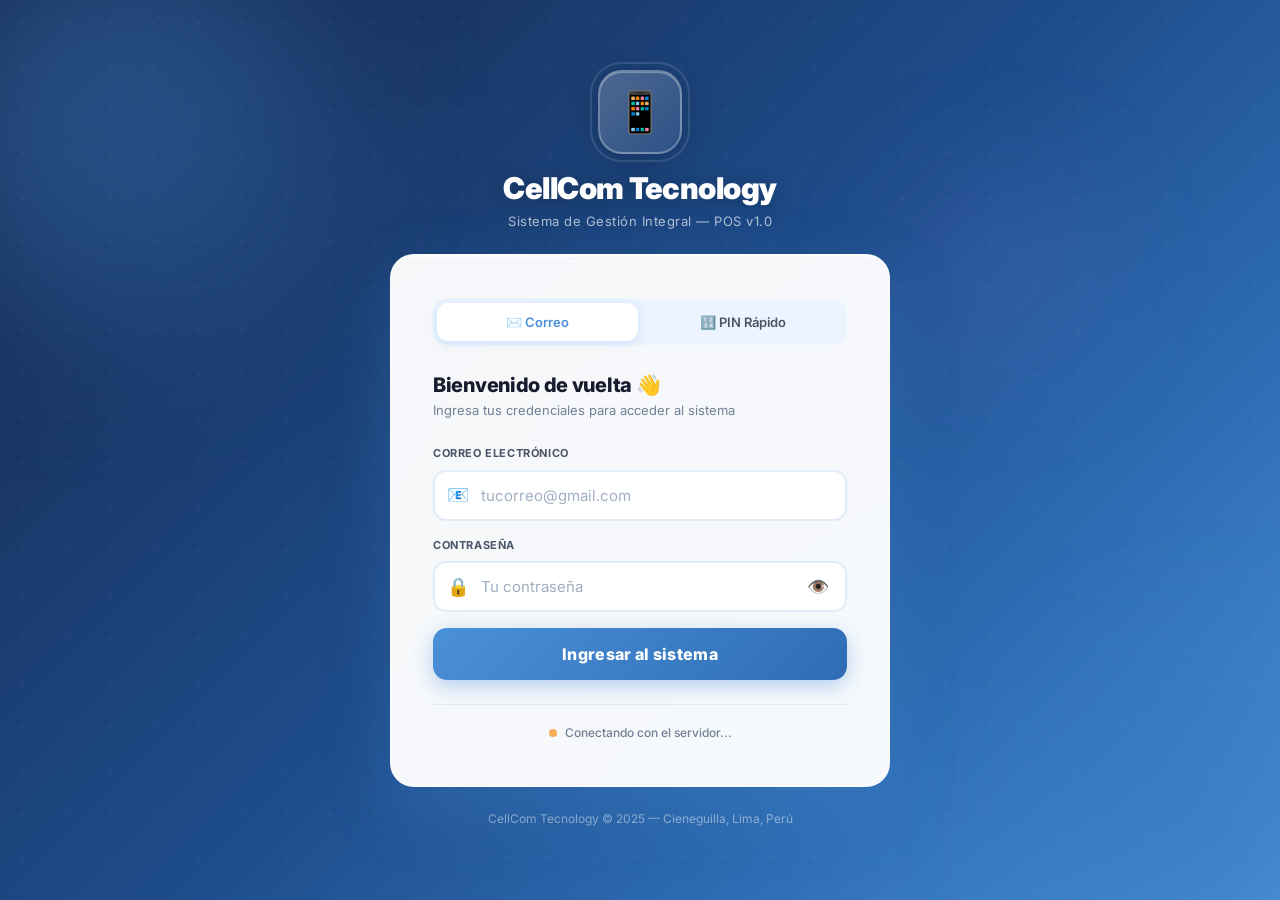
==== login.html @ e6968099 "Create login.html" ====
<!DOCTYPE html>
<html lang="es" data-theme="light">
<head>
  <meta charset="UTF-8">
  <meta name="viewport" content="width=device-width, initial-scale=1.0, maximum-scale=1.0, user-scalable=no">
  <meta name="description" content="CellCom Tecnology — Sistema POS">
  <meta name="theme-color" content="#4A90D9">
  <title>CellCom Tecnology — Iniciar Sesión</title>

  <!-- Fuentes -->
  <link rel="preconnect" href="https://fonts.googleapis.com">
  <link href="https://fonts.googleapis.com/css2?family=Inter:wght@300;400;500;600;700;800;900&display=swap" rel="stylesheet">

  <!-- Estilos globales -->
  <link rel="stylesheet" href="css/styles.css">

  <style>
    /* ══════════════════════════════════════════════
       ESTILOS ESPECÍFICOS DEL LOGIN
    ══════════════════════════════════════════════ */

    html, body {
      height:    100%;
      overflow:  hidden;
    }

    body {
      background: linear-gradient(135deg,
        #0F2044 0%,
        #1A3A6B 25%,
        #1E4D8C 50%,
        #2E6DB4 75%,
        #4A90D9 100%
      );
      display:         flex;
      align-items:     center;
      justify-content: center;
      padding:         20px;
      position:        relative;
      min-height:      100vh;
    }

    /* ── Fondo animado ──────────────────────────── */
    .bg-layer {
      position:        fixed;
      inset:           0;
      pointer-events:  none;
      z-index:         0;
      overflow:        hidden;
    }

    .bg-orb {
      position:        absolute;
      border-radius:   50%;
      filter:          blur(70px);
      animation:       orbFloat 8s ease-in-out infinite;
    }

    .bg-orb-1 {
      width:  500px; height: 500px;
      background: radial-gradient(circle, rgba(74,144,217,0.45), transparent);
      top: -150px; left: -150px;
      animation-delay: 0s;
    }

    .bg-orb-2 {
      width:  350px; height: 350px;
      background: radial-gradient(circle, rgba(46,109,180,0.4), transparent);
      bottom: -100px; right: -100px;
      animation-delay: 3s;
    }

    .bg-orb-3 {
      width:  250px; height: 250px;
      background: radial-gradient(circle, rgba(123,179,232,0.3), transparent);
      top: 50%; left: 50%;
      transform: translate(-50%,-50%);
      animation-delay: 1.5s;
    }

    .bg-orb-4 {
      width:  180px; height: 180px;
      background: radial-gradient(circle, rgba(159,122,234,0.25), transparent);
      top: 20%; right: 15%;
      animation-delay: 4s;
    }

    .bg-grid {
      position:         fixed;
      inset:            0;
      background-image: radial-gradient(circle, rgba(255,255,255,0.07) 1px, transparent 1px);
      background-size:  44px 44px;
      pointer-events:   none;
      z-index:          0;
    }

    /* ── Wrapper principal ────────────────────── */
    .login-wrapper {
      position:        relative;
      z-index:         10;
      width:           100%;
      max-width:       460px;
      display:         flex;
      flex-direction:  column;
      gap:             22px;
    }

    /* ── Header de marca ──────────────────────── */
    .brand-header {
      text-align:      center;
      animation:       fadeDown 0.7s cubic-bezier(0.4,0,0.2,1) both;
    }

    .brand-logo-wrap {
      position:        relative;
      display:         inline-block;
      margin-bottom:   16px;
    }

    .brand-logo {
      width:           84px;
      height:          84px;
      background:      linear-gradient(135deg, rgba(255,255,255,0.22), rgba(255,255,255,0.08));
      border:          2px solid rgba(255,255,255,0.28);
      border-radius:   24px;
      display:         flex;
      align-items:     center;
      justify-content: center;
      margin:          0 auto;
      font-size:       40px;
      backdrop-filter: blur(12px);
      box-shadow:      0 8px 32px rgba(0,0,0,0.2),
                       inset 0 1px 0 rgba(255,255,255,0.3);
      animation:       logoFloat 3s ease-in-out infinite;
    }

    .brand-logo-ring {
      position:        absolute;
      inset:           -8px;
      border-radius:   32px;
      border:          2px solid rgba(255,255,255,0.12);
      animation:       pulse 3s ease-in-out infinite;
    }

    .brand-name {
      font-size:       30px;
      font-weight:     900;
      color:           #fff;
      letter-spacing:  -0.5px;
      text-shadow:     0 2px 20px rgba(0,0,0,0.3);
      margin-bottom:   4px;
    }

    .brand-sub {
      font-size:       13px;
      color:           rgba(255,255,255,0.65);
      font-weight:     400;
      letter-spacing:  0.5px;
    }

    /* ── Card de login ────────────────────────── */
    .login-card {
      background:      rgba(255,255,255,0.96);
      backdrop-filter: blur(24px);
      -webkit-backdrop-filter: blur(24px);
      border-radius:   24px;
      padding:         38px 36px;
      box-shadow:      0 24px 64px rgba(74,144,217,0.25),
                       0 2px 0 rgba(255,255,255,0.8) inset;
      border:          1px solid rgba(255,255,255,0.85);
      animation:       fadeUp 0.7s cubic-bezier(0.4,0,0.2,1) 0.1s both;
    }

    [data-theme="dark"] .login-card {
      background:      rgba(26,43,69,0.95);
      border-color:    rgba(255,255,255,0.08);
    }

    /* ── Tabs ─────────────────────────────────── */
    .login-tabs {
      display:         flex;
      background:      var(--azul-soft);
      border-radius:   14px;
      padding:         4px;
      margin-bottom:   28px;
      gap:             4px;
    }

    [data-theme="dark"] .login-tabs {
      background:      rgba(74,144,217,0.12);
    }

    .login-tab {
      flex:            1;
      padding:         11px 14px;
      border:          none;
      border-radius:   11px;
      font-family:     var(--font);
      font-size:       13px;
      font-weight:     600;
      cursor:          pointer;
      transition:      var(--trans);
      color:           var(--texto-mid);
      background:      transparent;
      display:         flex;
      align-items:     center;
      justify-content: center;
      gap:             6px;
    }

    .login-tab:hover:not(.active) {
      color:           var(--azul);
      background:      rgba(255,255,255,0.6);
    }

    .login-tab.active {
      background:      #fff;
      color:           var(--azul);
      box-shadow:      0 2px 10px rgba(74,144,217,0.2);
    }

    [data-theme="dark"] .login-tab.active {
      background:      rgba(74,144,217,0.2);
      color:           var(--azul-light);
    }

    /* ── Panels ───────────────────────────────── */
    .login-panel {
      display:         none;
      animation:       fadeIn 0.3s ease both;
    }

    .login-panel.active { display: block; }

    .panel-title {
      font-size:       20px;
      font-weight:     800;
      color:           var(--texto-dark);
      margin-bottom:   4px;
      letter-spacing:  -0.3px;
    }

    .panel-sub {
      font-size:       13px;
      color:           var(--texto-light);
      margin-bottom:   24px;
      line-height:     1.5;
    }

    /* ── Input group ──────────────────────────── */
    .input-group {
      margin-bottom:   16px;
    }

    .input-label {
      display:         block;
      font-size:       11px;
      font-weight:     700;
      color:           var(--texto-mid);
      margin-bottom:   7px;
      text-transform:  uppercase;
      letter-spacing:  0.6px;
    }

    .input-wrap {
      position:        relative;
    }

    .input-emoji {
      position:        absolute;
      left:            14px;
      top:             50%;
      transform:       translateY(-50%);
      font-size:       18px;
      pointer-events:  none;
      z-index:         1;
      line-height:     1;
    }

    .login-input {
      width:           100%;
      padding:         14px 46px;
      border:          2px solid var(--borde);
      border-radius:   13px;
      font-family:     var(--font);
      font-size:       15px;
      color:           var(--texto-dark);
      background:      var(--fondo-card);
      outline:         none;
      transition:      var(--trans-fast);
      -webkit-appearance: none;
    }

    .login-input:focus {
      border-color:    var(--azul);
      box-shadow:      0 0 0 4px rgba(74,144,217,0.1);
    }

    .login-input::placeholder { color: var(--texto-placeholder); }

    .login-input.error {
      border-color:    var(--rojo);
      box-shadow:      0 0 0 4px rgba(252,129,129,0.1);
    }

    .login-input.success {
      border-color:    var(--verde);
      box-shadow:      0 0 0 4px rgba(72,187,120,0.1);
    }

    .toggle-pass-btn {
      position:        absolute;
      right:           14px;
      top:             50%;
      transform:       translateY(-50%);
      background:      none;
      border:          none;
      cursor:          pointer;
      font-size:       18px;
      padding:         4px;
      color:           var(--texto-light);
      transition:      var(--trans-fast);
      z-index:         1;
      line-height:     1;
    }

    .toggle-pass-btn:hover { color: var(--azul); }

    /* ── Botón de login ───────────────────────── */
    .btn-login {
      width:           100%;
      padding:         16px;
      background:      linear-gradient(135deg, var(--azul), var(--azul-dark));
      color:           #fff;
      border:          none;
      border-radius:   14px;
      font-family:     var(--font);
      font-size:       16px;
      font-weight:     800;
      cursor:          pointer;
      display:         flex;
      align-items:     center;
      justify-content: center;
      gap:             10px;
      margin-top:      8px;
      box-shadow:      0 6px 20px rgba(74,144,217,0.4);
      letter-spacing:  0.3px;
      position:        relative;
      overflow:        hidden;
      transition:      var(--trans);
    }

    .btn-login::before {
      content:         '';
      position:        absolute;
      top:             0;
      left:            -100%;
      width:           100%;
      height:          100%;
      background:      linear-gradient(90deg, transparent, rgba(255,255,255,0.2), transparent);
      transition:      left 0.5s;
    }

    .btn-login:hover::before { left: 100%; }

    .btn-login:hover {
      transform:       translateY(-2px);
      box-shadow:      0 10px 30px rgba(74,144,217,0.5);
    }

    .btn-login:active { transform: scale(0.98); }

    .btn-login:disabled {
      opacity:         0.6;
      cursor:          not-allowed;
      transform:       none;
      box-shadow:      none;
    }

    /* ── Alerta ───────────────────────────────── */
    .login-alert {
      padding:         12px 16px;
      border-radius:   12px;
      font-size:       13px;
      font-weight:     500;
      display:         flex;
      align-items:     center;
      gap:             10px;
      margin-bottom:   16px;
      animation:       fadeIn 0.3s ease;
    }

    .alert-error   { background: var(--rojo-soft);    border: 1px solid var(--rojo-border);    color: var(--rojo-dark); }
    .alert-success { background: var(--verde-soft);   border: 1px solid var(--verde-border);   color: var(--verde-dark); }
    .alert-info    { background: var(--azul-soft);    border: 1px solid rgba(74,144,217,0.25); color: var(--azul-dark); }
    .alert-warning { background: var(--naranja-soft); border: 1px solid var(--naranja-border); color: var(--naranja-dark); }

    /* ── Teclado PIN ──────────────────────────── */
    .pin-display {
      display:         flex;
      gap:             14px;
      justify-content: center;
      margin-bottom:   28px;
    }

    .pin-dot {
      width:           60px;
      height:          60px;
      border-radius:   16px;
      border:          2px solid var(--borde);
      display:         flex;
      align-items:     center;
      justify-content: center;
      font-size:       26px;
      font-weight:     800;
      color:           var(--azul);
      background:      var(--azul-soft);
      transition:      var(--trans);
      position:        relative;
      overflow:        hidden;
    }

    .pin-dot.filled {
      border-color:    var(--azul);
      background:      linear-gradient(135deg, var(--azul), var(--azul-dark));
      color:           #fff;
      box-shadow:      0 6px 16px rgba(74,144,217,0.35);
      transform:       scale(1.06);
    }

    .pin-dot.filled::after {
      content:         '●';
      font-size:       22px;
    }

    .pin-dot.error {
      border-color:    var(--rojo);
      background:      var(--rojo-soft);
      animation:       shake 0.4s ease;
    }

    .pin-dot.success {
      border-color:    var(--verde);
      background:      linear-gradient(135deg, var(--verde), var(--verde-dark));
    }

    .pin-keypad {
      display:         grid;
      grid-template-columns: repeat(3, 1fr);
      gap:             12px;
      max-width:       300px;
      margin:          0 auto;
    }

    .pin-key {
      height:          68px;
      border:          2px solid var(--borde);
      border-radius:   16px;
      font-family:     var(--font);
      font-size:       24px;
      font-weight:     700;
      color:           var(--texto-dark);
      background:      var(--fondo-card);
      cursor:          pointer;
      display:         flex;
      align-items:     center;
      justify-content: center;
      transition:      var(--trans-spring);
      -webkit-tap-highlight-color: transparent;
      user-select:     none;
      position:        relative;
      overflow:        hidden;
    }

    .pin-key::after {
      content:         '';
      position:        absolute;
      inset:           0;
      background:      var(--azul);
      opacity:         0;
      transition:      opacity 0.15s;
      border-radius:   14px;
    }

    .pin-key:active::after { opacity: 0.08; }

    .pin-key:hover {
      border-color:    var(--borde-hover);
      background:      var(--azul-soft);
      color:           var(--azul);
      transform:       scale(0.97);
      box-shadow:      var(--sombra-sm);
    }

    .pin-key:active { transform: scale(0.93); }

    .pin-key.key-del {
      font-size:       22px;
      color:           var(--texto-light);
    }

    .pin-key.key-del:hover {
      border-color:    var(--rojo);
      background:      var(--rojo-soft);
      color:           var(--rojo-dark);
    }

    .pin-key.key-empty {
      opacity:         0;
      pointer-events:  none;
    }

    /* ── Status de conexión ───────────────────── */
    .card-footer-status {
      margin-top:      24px;
      padding-top:     18px;
      border-top:      1px solid var(--borde);
      display:         flex;
      align-items:     center;
      justify-content: center;
      gap:             8px;
    }

    .status-dot {
      width:           8px;
      height:          8px;
      border-radius:   50%;
      background:      var(--naranja);
      animation:       pulseDot 2s ease-in-out infinite;
      flex-shrink:     0;
    }

    .status-text {
      font-size:       12px;
      color:           var(--texto-light);
      font-weight:     500;
    }

    /* ── Footer externo ───────────────────────── */
    .login-footer {
      text-align:      center;
      animation:       fadeUp 0.7s cubic-bezier(0.4,0,0.2,1) 0.2s both;
    }

    .login-footer p {
      font-size:       12px;
      color:           rgba(255,255,255,0.45);
    }

    /* ── Pantalla de bienvenida ───────────────── */
    .welcome-screen {
      display:         none;
      text-align:      center;
      padding:         20px;
      animation:       zoomIn 0.5s cubic-bezier(0.34,1.56,0.64,1) both;
      position:        relative;
      z-index:         10;
    }

    .welcome-icon-wrap {
      width:           100px;
      height:          100px;
      background:      linear-gradient(135deg, rgba(255,255,255,0.2), rgba(255,255,255,0.08));
      border:          2px solid rgba(255,255,255,0.25);
      border-radius:   28px;
      display:         flex;
      align-items:     center;
      justify-content: center;
      margin:          0 auto 20px;
      font-size:       48px;
      backdrop-filter: blur(12px);
      animation:       bounce 1s ease-in-out infinite;
    }

    .welcome-title {
      font-size:       26px;
      font-weight:     900;
      color:           #fff;
      margin-bottom:   8px;
      letter-spacing:  -0.5px;
    }

    .welcome-sub {
      font-size:       15px;
      color:           rgba(255,255,255,0.75);
      margin-bottom:   24px;
      line-height:     1.5;
    }

    .welcome-badge {
      display:         inline-flex;
      align-items:     center;
      gap:             8px;
      background:      rgba(255,255,255,0.18);
      border:          1px solid rgba(255,255,255,0.28);
      border-radius:   50px;
      padding:         10px 22px;
      font-size:       14px;
      color:           #fff;
      font-weight:     700;
      backdrop-filter: blur(10px);
    }

    /* ── Loader de bienvenida ─────────────────── */
    .welcome-loader {
      width:           200px;
      height:          4px;
      background:      rgba(255,255,255,0.2);
      border-radius:   4px;
      overflow:        hidden;
      margin:          20px auto 0;
    }

    .welcome-loader-fill {
      height:          100%;
      background:      linear-gradient(90deg, rgba(255,255,255,0.6), #fff, rgba(255,255,255,0.6));
      border-radius:   4px;
      animation:       loaderFill 2s ease forwards;
    }

    /* ── Responsive ───────────────────────────── */
    @media (max-width: 480px) {
      body             { padding: 16px; }
      .login-card      { padding: 28px 22px; }
      .brand-name      { font-size: 26px; }
      .brand-logo      { width: 72px; height: 72px; font-size: 34px; }
      .pin-key         { height: 60px; font-size: 22px; }
      .pin-dot         { width: 52px; height: 52px; }
      .pin-keypad      { gap: 10px; }
    }

    @media (min-width: 768px) {
      .login-wrapper   { max-width: 500px; }
      .login-card      { padding: 44px 42px; }
    }
  </style>
</head>

<body>

  <!-- Fondo animado -->
  <div class="bg-layer">
    <div class="bg-orb bg-orb-1"></div>
    <div class="bg-orb bg-orb-2"></div>
    <div class="bg-orb bg-orb-3"></div>
    <div class="bg-orb bg-orb-4"></div>
  </div>
  <div class="bg-grid"></div>

  <!-- ════════════════════════════════════════════
       WRAPPER PRINCIPAL — LOGIN
  ════════════════════════════════════════════ -->
  <div class="login-wrapper" id="loginWrapper">

    <!-- Marca -->
    <div class="brand-header">
      <div class="brand-logo-wrap">
        <div class="brand-logo">📱</div>
        <div class="brand-logo-ring"></div>
      </div>
      <h1 class="brand-name">CellCom Tecnology</h1>
      <p class="brand-sub">Sistema de Gestión Integral — POS v1.0</p>
    </div>

    <!-- Card de login -->
    <div class="login-card" id="loginCard">

      <!-- Alerta -->
      <div class="login-alert" id="alertBox" style="display:none;"></div>

      <!-- Tabs -->
      <div class="login-tabs">
        <button class="login-tab active" id="tabEmail" onclick="cambiarTab('email')">
          ✉️ Correo
        </button>
        <button class="login-tab" id="tabPIN" onclick="cambiarTab('pin')">
          🔢 PIN Rápido
        </button>
      </div>

      <!-- ════════════════════════
           PANEL EMAIL
      ════════════════════════ -->
      <div class="login-panel active" id="panelEmail">
        <h2 class="panel-title">Bienvenido de vuelta 👋</h2>
        <p class="panel-sub">Ingresa tus credenciales para acceder al sistema</p>

        <div class="input-group">
          <label class="input-label" for="inputEmail">Correo electrónico</label>
          <div class="input-wrap">
            <span class="input-emoji">📧</span>
            <input
              type="email"
              class="login-input"
              id="inputEmail"
              placeholder="tucorreo@gmail.com"
              autocomplete="email"
              inputmode="email"
              spellcheck="false"
            >
          </div>
        </div>

        <div class="input-group">
          <label class="input-label" for="inputPass">Contraseña</label>
          <div class="input-wrap">
            <span class="input-emoji">🔒</span>
            <input
              type="password"
              class="login-input"
              id="inputPass"
              placeholder="Tu contraseña"
              autocomplete="current-password"
            >
            <button class="toggle-pass-btn" onclick="togglePass()" id="btnTogglePass" type="button">
              👁️
            </button>
          </div>
        </div>

        <button class="btn-login" id="btnLogin" onclick="hacerLogin()">
          <span id="btnLoginText">Ingresar al sistema</span>
        </button>
      </div>

      <!-- ════════════════════════
           PANEL PIN
      ════════════════════════ -->
      <div class="login-panel" id="panelPIN">
        <h2 class="panel-title">Acceso Rápido 🔢</h2>
        <p class="panel-sub">Ingresa tu PIN de 4 dígitos para acceder rápidamente</p>

        <!-- Display de puntos -->
        <div class="pin-display">
          <div class="pin-dot" id="pinDot0"></div>
          <div class="pin-dot" id="pinDot1"></div>
          <div class="pin-dot" id="pinDot2"></div>
          <div class="pin-dot" id="pinDot3"></div>
        </div>

        <!-- Teclado numérico -->
        <div class="pin-keypad">
          <button class="pin-key" onclick="presionarPIN('1')">1</button>
          <button class="pin-key" onclick="presionarPIN('2')">2</button>
          <button class="pin-key" onclick="presionarPIN('3')">3</button>
          <button class="pin-key" onclick="presionarPIN('4')">4</button>
          <button class="pin-key" onclick="presionarPIN('5')">5</button>
          <button class="pin-key" onclick="presionarPIN('6')">6</button>
          <button class="pin-key" onclick="presionarPIN('7')">7</button>
          <button class="pin-key" onclick="presionarPIN('8')">8</button>
          <button class="pin-key" onclick="presionarPIN('9')">9</button>
          <button class="pin-key key-empty"></button>
          <button class="pin-key" onclick="presionarPIN('0')">0</button>
          <button class="pin-key key-del" onclick="borrarPIN()">⌫</button>
        </div>
      </div>

      <!-- Status de conexión -->
      <div class="card-footer-status">
        <div class="status-dot" id="statusDot"></div>
        <span class="status-text" id="statusText">Conectando con el servidor...</span>
      </div>

    </div><!-- fin login-card -->

    <!-- Footer -->
    <div class="login-footer">
      <p>CellCom Tecnology © 2025 — Cieneguilla, Lima, Perú</p>
    </div>

  </div><!-- fin login-wrapper -->

  <!-- ════════════════════════════════════════════
       PANTALLA DE BIENVENIDA (post-login)
  ════════════════════════════════════════════ -->
  <div class="welcome-screen" id="welcomeScreen">
    <div class="welcome-icon-wrap" id="welcomeIcon">✅</div>
    <h2 class="welcome-title" id="welcomeTitle">¡Bienvenido!</h2>
    <p class="welcome-sub" id="welcomeSub">Cargando tu espacio de trabajo...</p>
    <div class="welcome-badge" id="welcomeBadge">
      <span>⚙️</span>
      <span id="welcomeRol">Cargando...</span>
    </div>
    <div class="welcome-loader">
      <div class="welcome-loader-fill"></div>
    </div>
  </div>

  <!-- Scripts -->
  <script src="js/config.js"></script>
  <script src="js/api.js"></script>
  <script src="js/auth.js"></script>
  <script src="js/login.js"></script>

</body>
</html>
---- css/styles.css ----
/* ╔══════════════════════════════════════════════════════════════╗
   ║           CellCom Tecnology — Sistema POS v1.0              ║
   ║                    css/styles.css                            ║
   ║    Diseño Global Premium — Glassmorphism + Animaciones       ║
   ║    Azul CellCom #4A90D9 | Inter Font | Dark/Light Mode      ║
   ╚══════════════════════════════════════════════════════════════╝ */

/* ════════════════════════════════════════════════════════════════
   IMPORTACIÓN DE FUENTES
   ════════════════════════════════════════════════════════════════ */
@import url('https://fonts.googleapis.com/css2?family=Inter:wght@300;400;500;600;700;800;900&display=swap');

/* ════════════════════════════════════════════════════════════════
   VARIABLES CSS — TEMA CLARO
   ════════════════════════════════════════════════════════════════ */
:root {
  /* ── Colores principales ──────────────────────────────────── */
  --azul:              #4A90D9;
  --azul-dark:         #2E6DB4;
  --azul-darker:       #1A4F8A;
  --azul-light:        #7BB3E8;
  --azul-soft:         #EBF4FF;
  --azul-glass:        rgba(74, 144, 217, 0.12);
  --azul-glass-hover:  rgba(74, 144, 217, 0.20);
  --azul-shadow:       rgba(74, 144, 217, 0.25);

  /* ── Fondos ───────────────────────────────────────────────── */
  --fondo:             #F0F6FF;
  --fondo-card:        #FFFFFF;
  --fondo-sidebar:     #0F2044;
  --fondo-header:      linear-gradient(135deg, #1A4F8A, #2E6DB4);

  /* ── Textos ───────────────────────────────────────────────── */
  --texto-dark:        #1A1A2E;
  --texto-mid:         #4A5568;
  --texto-light:       #718096;
  --texto-placeholder: #A0AEC0;

  /* ── Bordes ───────────────────────────────────────────────── */
  --borde:             #E2ECF8;
  --borde-focus:       #4A90D9;
  --borde-hover:       #7BB3E8;

  /* ── Estados ──────────────────────────────────────────────── */
  --verde:             #48BB78;
  --verde-dark:        #276749;
  --verde-soft:        #F0FFF4;
  --verde-border:      rgba(72, 187, 120, 0.3);

  --rojo:              #FC8181;
  --rojo-dark:         #C53030;
  --rojo-soft:         #FFF5F5;
  --rojo-border:       rgba(252, 129, 129, 0.3);

  --naranja:           #F6AD55;
  --naranja-dark:      #C05621;
  --naranja-soft:      #FFFAF0;
  --naranja-border:    rgba(246, 173, 85, 0.3);

  --morado:            #9F7AEA;
  --morado-dark:       #6B46C1;
  --morado-soft:       #FAF5FF;

  --cyan:              #38B2AC;
  --cyan-soft:         #E6FFFA;

  /* ── Sombras ──────────────────────────────────────────────── */
  --sombra-xs:         0 1px 3px rgba(74, 144, 217, 0.08);
  --sombra-sm:         0 4px 12px rgba(74, 144, 217, 0.10);
  --sombra-md:         0 8px 24px rgba(74, 144, 217, 0.13);
  --sombra-lg:         0 16px 48px rgba(74, 144, 217, 0.16);
  --sombra-xl:         0 24px 64px rgba(74, 144, 217, 0.20);
  --sombra-azul:       0 8px 32px rgba(74, 144, 217, 0.30);
  --sombra-verde:      0 8px 24px rgba(72, 187, 120, 0.30);
  --sombra-rojo:       0 8px 24px rgba(252, 129, 129, 0.30);
  --sombra-naranja:    0 8px 24px rgba(246, 173, 85, 0.30);

  /* ── Radios ───────────────────────────────────────────────── */
  --radio-xs:          6px;
  --radio-sm:          8px;
  --radio-md:          12px;
  --radio-lg:          16px;
  --radio-xl:          20px;
  --radio-2xl:         24px;
  --radio-full:        9999px;

  /* ── Tipografía ───────────────────────────────────────────── */
  --font:              'Inter', -apple-system, BlinkMacSystemFont, sans-serif;
  --font-mono:         'JetBrains Mono', 'Fira Code', monospace;

  /* ── Tamaños de fuente ────────────────────────────────────── */
  --text-xs:           0.75rem;
  --text-sm:           0.8125rem;
  --text-base:         0.875rem;
  --text-md:           1rem;
  --text-lg:           1.125rem;
  --text-xl:           1.25rem;
  --text-2xl:          1.5rem;
  --text-3xl:          1.875rem;
  --text-4xl:          2.25rem;

  /* ── Transiciones ─────────────────────────────────────────── */
  --trans-fast:        all 0.15s cubic-bezier(0.4, 0, 0.2, 1);
  --trans:             all 0.25s cubic-bezier(0.4, 0, 0.2, 1);
  --trans-slow:        all 0.4s cubic-bezier(0.4, 0, 0.2, 1);
  --trans-spring:      all 0.3s cubic-bezier(0.34, 1.56, 0.64, 1);

  /* ── Layout ───────────────────────────────────────────────── */
  --sidebar-w:         260px;
  --sidebar-collapsed: 72px;
  --header-h:          64px;
  --content-max:       1400px;

  /* ── Z-index ──────────────────────────────────────────────── */
  --z-base:            1;
  --z-dropdown:        100;
  --z-sticky:          200;
  --z-sidebar:         300;
  --z-overlay:         400;
  --z-modal:           500;
  --z-toast:           600;
  --z-tooltip:         700;
}

/* ════════════════════════════════════════════════════════════════
   VARIABLES — TEMA OSCURO
   ════════════════════════════════════════════════════════════════ */
[data-theme="dark"] {
  --fondo:             #0D1B2E;
  --fondo-card:        #1A2B45;
  --fondo-sidebar:     #071525;
  --fondo-header:      linear-gradient(135deg, #071525, #0F2044);

  --texto-dark:        #F0F6FF;
  --texto-mid:         #A0B4CC;
  --texto-light:       #6B8299;
  --texto-placeholder: #4A6480;

  --borde:             #2A3F5F;
  --borde-hover:       #3A5275;

  --azul-soft:         rgba(74, 144, 217, 0.15);
  --azul-glass:        rgba(74, 144, 217, 0.08);
  --azul-glass-hover:  rgba(74, 144, 217, 0.15);

  --verde-soft:        rgba(72, 187, 120, 0.12);
  --rojo-soft:         rgba(252, 129, 129, 0.12);
  --naranja-soft:      rgba(246, 173, 85, 0.12);
  --morado-soft:       rgba(159, 122, 234, 0.12);
  --cyan-soft:         rgba(56, 178, 172, 0.12);

  --sombra-sm:         0 4px 12px rgba(0, 0, 0, 0.3);
  --sombra-md:         0 8px 24px rgba(0, 0, 0, 0.35);
  --sombra-lg:         0 16px 48px rgba(0, 0, 0, 0.40);
}

/* ════════════════════════════════════════════════════════════════
   RESET Y BASE GLOBAL
   ════════════════════════════════════════════════════════════════ */
*,
*::before,
*::after {
  margin:              0;
  padding:             0;
  box-sizing:          border-box;
  -webkit-tap-highlight-color: transparent;
}

html {
  font-size:           16px;
  scroll-behavior:     smooth;
  -webkit-text-size-adjust: 100%;
}

body {
  font-family:         var(--font);
  font-size:           var(--text-base);
  font-weight:         400;
  line-height:         1.6;
  color:               var(--texto-dark);
  background:          var(--fondo);
  -webkit-font-smoothing: antialiased;
  -moz-osx-font-smoothing: grayscale;
  overflow-x:          hidden;
  transition:          background 0.3s ease, color 0.3s ease;
}

/* ════════════════════════════════════════════════════════════════
   TIPOGRAFÍA GLOBAL
   ════════════════════════════════════════════════════════════════ */
h1, h2, h3, h4, h5, h6 {
  font-weight:         700;
  line-height:         1.2;
  color:               var(--texto-dark);
  letter-spacing:      -0.02em;
}

h1 { font-size: var(--text-4xl); font-weight: 900; }
h2 { font-size: var(--text-3xl); font-weight: 800; }
h3 { font-size: var(--text-2xl); font-weight: 700; }
h4 { font-size: var(--text-xl);  font-weight: 700; }
h5 { font-size: var(--text-lg);  font-weight: 600; }
h6 { font-size: var(--text-md);  font-weight: 600; }

p {
  color:               var(--texto-mid);
  line-height:         1.7;
}

a {
  color:               var(--azul);
  text-decoration:     none;
  transition:          var(--trans-fast);
}

a:hover { color: var(--azul-dark); }

/* ════════════════════════════════════════════════════════════════
   SCROLLBAR PERSONALIZADO
   ════════════════════════════════════════════════════════════════ */
::-webkit-scrollbar {
  width:               6px;
  height:              6px;
}

::-webkit-scrollbar-track {
  background:          transparent;
}

::-webkit-scrollbar-thumb {
  background:          var(--borde);
  border-radius:       var(--radio-full);
  transition:          background 0.2s;
}

::-webkit-scrollbar-thumb:hover {
  background:          var(--azul-light);
}

* {
  scrollbar-width:     thin;
  scrollbar-color:     var(--borde) transparent;
}

/* ════════════════════════════════════════════════════════════════
   SELECCIÓN DE TEXTO
   ════════════════════════════════════════════════════════════════ */
::selection {
  background:          var(--azul);
  color:               #fff;
}

/* ════════════════════════════════════════════════════════════════
   LAYOUT PRINCIPAL — SIDEBAR + CONTENIDO
   ════════════════════════════════════════════════════════════════ */
.app-layout {
  display:             flex;
  height:              100vh;
  overflow:            hidden;
}

/* ── Sidebar ──────────────────────────────────────────────────── */
.sidebar {
  width:               var(--sidebar-w);
  background:          var(--fondo-sidebar);
  display:             flex;
  flex-direction:      column;
  flex-shrink:         0;
  overflow:            hidden;
  z-index:             var(--z-sidebar);
  position:            relative;
  transition:          width 0.3s cubic-bezier(0.4, 0, 0.2, 1);
  box-shadow:          4px 0 20px rgba(0, 0, 0, 0.15);
}

.sidebar.collapsed { width: var(--sidebar-collapsed); }

/* Marca del sidebar */
.sidebar-brand {
  padding:             20px 16px;
  display:             flex;
  align-items:         center;
  gap:                 12px;
  border-bottom:       1px solid rgba(255, 255, 255, 0.07);
  flex-shrink:         0;
  min-height:          72px;
}

.sidebar-brand-icon {
  width:               40px;
  height:              40px;
  background:          linear-gradient(135deg, rgba(255,255,255,0.2), rgba(255,255,255,0.08));
  border:              1.5px solid rgba(255, 255, 255, 0.2);
  border-radius:       12px;
  display:             flex;
  align-items:         center;
  justify-content:     center;
  font-size:           20px;
  flex-shrink:         0;
  backdrop-filter:     blur(10px);
}

.sidebar-brand-text {
  overflow:            hidden;
  transition:          var(--trans);
  white-space:         nowrap;
}

.sidebar.collapsed .sidebar-brand-text {
  width:               0;
  opacity:             0;
}

.sidebar-brand-name {
  font-size:           15px;
  font-weight:         800;
  color:               #fff;
  letter-spacing:      -0.3px;
}

.sidebar-brand-sub {
  font-size:           10px;
  color:               rgba(255, 255, 255, 0.45);
  margin-top:          1px;
}

/* Botón colapsar */
.sidebar-toggle {
  position:            absolute;
  right:               -14px;
  top:                 80px;
  width:               28px;
  height:              28px;
  background:          var(--azul);
  border:              2px solid var(--fondo);
  border-radius:       50%;
  color:               #fff;
  font-size:           11px;
  cursor:              pointer;
  display:             flex;
  align-items:         center;
  justify-content:     center;
  z-index:             10;
  transition:          var(--trans-spring);
  box-shadow:          0 2px 8px var(--azul-shadow);
}

.sidebar-toggle:hover {
  transform:           scale(1.15);
  background:          var(--azul-dark);
}

.sidebar.collapsed .sidebar-toggle {
  transform:           rotate(180deg);
}

/* Usuario en sidebar */
.sidebar-user {
  padding:             14px 16px;
  border-bottom:       1px solid rgba(255, 255, 255, 0.07);
  display:             flex;
  align-items:         center;
  gap:                 10px;
  flex-shrink:         0;
  cursor:              pointer;
  transition:          var(--trans-fast);
}

.sidebar-user:hover {
  background:          rgba(255, 255, 255, 0.05);
}

.sidebar-user-avatar {
  width:               36px;
  height:              36px;
  background:          linear-gradient(135deg, var(--azul-light), var(--azul));
  border-radius:       10px;
  display:             flex;
  align-items:         center;
  justify-content:     center;
  font-size:           15px;
  font-weight:         800;
  color:               #fff;
  flex-shrink:         0;
  border:              1.5px solid rgba(255, 255, 255, 0.2);
}

.sidebar-user-info {
  overflow:            hidden;
  transition:          var(--trans);
  white-space:         nowrap;
}

.sidebar.collapsed .sidebar-user-info {
  width:               0;
  opacity:             0;
}

.sidebar-user-name {
  font-size:           13px;
  font-weight:         700;
  color:               #fff;
}

.sidebar-user-role {
  font-size:           10px;
  color:               rgba(255, 255, 255, 0.45);
  margin-top:          1px;
}

/* Menú navegación */
.sidebar-menu {
  flex:                1;
  overflow-y:          auto;
  padding:             10px 8px;
  scrollbar-width:     none;
}

.sidebar-menu::-webkit-scrollbar { display: none; }

.menu-section-label {
  font-size:           10px;
  font-weight:         700;
  color:               rgba(255, 255, 255, 0.28);
  text-transform:      uppercase;
  letter-spacing:      0.8px;
  padding:             12px 10px 5px;
  white-space:         nowrap;
  overflow:            hidden;
  transition:          var(--trans);
}

.sidebar.collapsed .menu-section-label {
  opacity:             0;
  height:              0;
  padding:             0;
}

.menu-item {
  display:             flex;
  align-items:         center;
  gap:                 10px;
  padding:             10px 12px;
  border-radius:       10px;
  cursor:              pointer;
  transition:          var(--trans-fast);
  margin-bottom:       2px;
  text-decoration:     none;
  position:            relative;
  user-select:         none;
}

.menu-item:hover {
  background:          rgba(255, 255, 255, 0.07);
}

.menu-item.active {
  background:          rgba(74, 144, 217, 0.22);
  border:              1px solid rgba(74, 144, 217, 0.25);
}

.menu-item.active::before {
  content:             '';
  position:            absolute;
  left:                0;
  top:                 50%;
  transform:           translateY(-50%);
  width:               3px;
  height:              60%;
  background:          var(--azul);
  border-radius:       0 3px 3px 0;
}

.menu-item-icon {
  font-size:           18px;
  width:               22px;
  text-align:          center;
  flex-shrink:         0;
  transition:          var(--trans-fast);
}

.menu-item:hover .menu-item-icon {
  transform:           scale(1.1);
}

.menu-item-text {
  font-size:           13px;
  font-weight:         600;
  color:               rgba(255, 255, 255, 0.75);
  white-space:         nowrap;
  overflow:            hidden;
  transition:          var(--trans);
}

.menu-item.active .menu-item-text {
  color:               #fff;
  font-weight:         700;
}

.sidebar.collapsed .menu-item-text {
  width:               0;
  opacity:             0;
}

.menu-item-badge {
  margin-left:         auto;
  background:          var(--rojo);
  color:               #fff;
  font-size:           10px;
  font-weight:         700;
  padding:             2px 7px;
  border-radius:       var(--radio-full);
  flex-shrink:         0;
  transition:          var(--trans);
}

.sidebar.collapsed .menu-item-badge {
  position:            absolute;
  top:                 4px;
  right:               4px;
  width:               8px;
  height:              8px;
  padding:             0;
  border-radius:       50%;
  font-size:           0;
}

/* Footer sidebar */
.sidebar-footer {
  padding:             10px 8px;
  border-top:          1px solid rgba(255, 255, 255, 0.07);
  flex-shrink:         0;
}

.menu-item.logout .menu-item-text {
  color:               rgba(255, 255, 255, 0.5);
}

.menu-item.logout:hover {
  background:          rgba(252, 129, 129, 0.12);
}

.menu-item.logout:hover .menu-item-text {
  color:               var(--rojo);
}

/* ── Área de contenido ────────────────────────────────────────── */
.content-area {
  flex:                1;
  overflow:            hidden;
  position:            relative;
  display:             flex;
  flex-direction:      column;
  background:          var(--fondo);
}

.content-scroll {
  flex:                1;
  overflow-y:          auto;
  padding:             24px;
}

/* ════════════════════════════════════════════════════════════════
   HEADER DE MÓDULO
   ════════════════════════════════════════════════════════════════ */
.app-header {
  height:              var(--header-h);
  background:          var(--fondo-header);
  display:             flex;
  align-items:         center;
  padding:             0 20px;
  gap:                 16px;
  box-shadow:          0 2px 20px rgba(0, 0, 0, 0.15);
  z-index:             var(--z-sticky);
  flex-shrink:         0;
}

.header-btn {
  height:              38px;
  padding:             0 14px;
  background:          rgba(255, 255, 255, 0.12);
  border:              1px solid rgba(255, 255, 255, 0.2);
  border-radius:       10px;
  color:               #fff;
  font-family:         var(--font);
  font-size:           12px;
  font-weight:         600;
  cursor:              pointer;
  display:             flex;
  align-items:         center;
  gap:                 6px;
  transition:          var(--trans-fast);
  white-space:         nowrap;
  text-decoration:     none;
}

.header-btn:hover {
  background:          rgba(255, 255, 255, 0.22);
  transform:           translateY(-1px);
  color:               #fff;
}

.header-btn:active {
  transform:           scale(0.97);
}

.header-btn.verde {
  background:          rgba(72, 187, 120, 0.25);
  border-color:        rgba(72, 187, 120, 0.4);
}

.header-btn.rojo {
  background:          rgba(252, 129, 129, 0.25);
  border-color:        rgba(252, 129, 129, 0.4);
}

/* ════════════════════════════════════════════════════════════════
   TARJETAS — CARDS
   ════════════════════════════════════════════════════════════════ */
.card {
  background:          var(--fondo-card);
  border-radius:       var(--radio-xl);
  border:              1.5px solid var(--borde);
  box-shadow:          var(--sombra-sm);
  transition:          var(--trans);
  overflow:            hidden;
}

.card:hover {
  border-color:        var(--borde-hover);
  box-shadow:          var(--sombra-md);
  transform:           translateY(-2px);
}

.card-body     { padding: 20px; }
.card-header   { padding: 18px 20px; border-bottom: 1.5px solid var(--borde); }
.card-footer   { padding: 14px 20px; border-top: 1.5px solid var(--borde); }

/* Card glassmorphism */
.card-glass {
  background:          rgba(255, 255, 255, 0.7);
  backdrop-filter:     blur(20px);
  -webkit-backdrop-filter: blur(20px);
  border:              1px solid rgba(255, 255, 255, 0.5);
  box-shadow:          var(--sombra-azul);
}

[data-theme="dark"] .card-glass {
  background:          rgba(26, 43, 69, 0.7);
  border:              1px solid rgba(255, 255, 255, 0.08);
}

/* ════════════════════════════════════════════════════════════════
   KPI CARDS — MÉTRICAS
   ════════════════════════════════════════════════════════════════ */
.kpi-grid {
  display:             grid;
  grid-template-columns: repeat(auto-fit, minmax(200px, 1fr));
  gap:                 14px;
  margin-bottom:       20px;
}

.kpi-card {
  background:          var(--fondo-card);
  border-radius:       var(--radio-lg);
  border:              1.5px solid var(--borde);
  padding:             18px;
  display:             flex;
  align-items:         center;
  gap:                 14px;
  box-shadow:          var(--sombra-sm);
  transition:          var(--trans);
  position:            relative;
  overflow:            hidden;
  animation:           fadeUp 0.4s ease both;
}

.kpi-card::after {
  content:             '';
  position:            absolute;
  bottom:              0;
  left:                0;
  right:               0;
  height:              3px;
  opacity:             0;
  transition:          opacity 0.2s;
}

.kpi-card:hover {
  border-color:        var(--borde-hover);
  transform:           translateY(-3px);
  box-shadow:          var(--sombra-md);
}

.kpi-card:hover::after { opacity: 1; }

.kpi-card.azul::after   { background: linear-gradient(90deg, var(--azul-dark), var(--azul)); }
.kpi-card.verde::after  { background: linear-gradient(90deg, var(--verde-dark), var(--verde)); }
.kpi-card.rojo::after   { background: linear-gradient(90deg, var(--rojo-dark), var(--rojo)); }
.kpi-card.naranja::after{ background: linear-gradient(90deg, var(--naranja-dark), var(--naranja)); }
.kpi-card.morado::after { background: linear-gradient(90deg, var(--morado-dark), var(--morado)); }

.kpi-icon {
  width:               48px;
  height:              48px;
  border-radius:       14px;
  display:             flex;
  align-items:         center;
  justify-content:     center;
  font-size:           22px;
  flex-shrink:         0;
}

.kpi-icon.azul   { background: var(--azul-soft); }
.kpi-icon.verde  { background: var(--verde-soft); }
.kpi-icon.rojo   { background: var(--rojo-soft); }
.kpi-icon.naranja{ background: var(--naranja-soft); }
.kpi-icon.morado { background: var(--morado-soft); }
.kpi-icon.cyan   { background: var(--cyan-soft); }

.kpi-value {
  font-size:           24px;
  font-weight:         900;
  color:               var(--texto-dark);
  line-height:         1;
  letter-spacing:      -0.5px;
}

.kpi-label {
  font-size:           11px;
  color:               var(--texto-light);
  font-weight:         500;
  margin-top:          4px;
  text-transform:      uppercase;
  letter-spacing:      0.3px;
}

/* ════════════════════════════════════════════════════════════════
   BOTONES — SISTEMA COMPLETO
   ════════════════════════════════════════════════════════════════ */
.btn {
  display:             inline-flex;
  align-items:         center;
  justify-content:     center;
  gap:                 8px;
  padding:             10px 20px;
  border-radius:       var(--radio-md);
  font-family:         var(--font);
  font-size:           13px;
  font-weight:         700;
  cursor:              pointer;
  transition:          var(--trans);
  border:              none;
  text-decoration:     none;
  white-space:         nowrap;
  position:            relative;
  overflow:            hidden;
  user-select:         none;
  -webkit-tap-highlight-color: transparent;
}

/* Efecto shimmer en hover */
.btn::before {
  content:             '';
  position:            absolute;
  top:                 0;
  left:                -100%;
  width:               100%;
  height:              100%;
  background:          linear-gradient(90deg, transparent, rgba(255,255,255,0.2), transparent);
  transition:          left 0.5s;
}

.btn:hover::before { left: 100%; }

.btn:active { transform: scale(0.97) !important; }

.btn:disabled {
  opacity:             0.5;
  cursor:              not-allowed;
  pointer-events:      none;
}

/* Variantes */
.btn-primary {
  background:          linear-gradient(135deg, var(--azul), var(--azul-dark));
  color:               #fff;
  box-shadow:          0 4px 16px var(--azul-shadow);
}

.btn-primary:hover {
  transform:           translateY(-2px);
  box-shadow:          0 8px 24px var(--azul-shadow);
}

.btn-success {
  background:          linear-gradient(135deg, var(--verde), var(--verde-dark));
  color:               #fff;
  box-shadow:          var(--sombra-verde);
}

.btn-success:hover {
  transform:           translateY(-2px);
  box-shadow:          0 8px 24px rgba(72, 187, 120, 0.4);
}

.btn-danger {
  background:          linear-gradient(135deg, var(--rojo-dark), var(--rojo));
  color:               #fff;
  box-shadow:          var(--sombra-rojo);
}

.btn-danger:hover {
  transform:           translateY(-2px);
}

.btn-warning {
  background:          linear-gradient(135deg, var(--naranja-dark), var(--naranja));
  color:               #fff;
  box-shadow:          var(--sombra-naranja);
}

.btn-outline {
  background:          transparent;
  border:              1.5px solid var(--borde);
  color:               var(--texto-mid);
}

.btn-outline:hover {
  border-color:        var(--azul);
  color:               var(--azul);
  background:          var(--azul-soft);
}

.btn-ghost {
  background:          transparent;
  color:               var(--texto-mid);
  border:              none;
}

.btn-ghost:hover {
  background:          var(--azul-glass);
  color:               var(--azul);
}

/* Tamaños */
.btn-xs  { padding: 5px 10px;  font-size: 11px; border-radius: var(--radio-sm); }
.btn-sm  { padding: 7px 14px;  font-size: 12px; border-radius: var(--radio-sm); }
.btn-lg  { padding: 14px 28px; font-size: 15px; border-radius: var(--radio-lg); }
.btn-xl  { padding: 16px 32px; font-size: 16px; border-radius: var(--radio-lg); font-weight: 800; }
.btn-full { width: 100%; }

/* ════════════════════════════════════════════════════════════════
   FORMULARIOS
   ════════════════════════════════════════════════════════════════ */
.form-group {
  display:             flex;
  flex-direction:      column;
  gap:                 6px;
  margin-bottom:       16px;
}

.form-label {
  font-size:           12px;
  font-weight:         600;
  color:               var(--texto-mid);
  text-transform:      uppercase;
  letter-spacing:      0.5px;
}

.form-label.required::after {
  content:             ' *';
  color:               var(--rojo);
}

.form-input,
.form-select,
.form-textarea {
  width:               100%;
  padding:             11px 14px;
  border:              1.5px solid var(--borde);
  border-radius:       var(--radio-md);
  font-family:         var(--font);
  font-size:           14px;
  color:               var(--texto-dark);
  background:          var(--fondo-card);
  outline:             none;
  transition:          var(--trans-fast);
  appearance:          none;
  -webkit-appearance:  none;
}

.form-input:focus,
.form-select:focus,
.form-textarea:focus {
  border-color:        var(--azul);
  box-shadow:          0 0 0 4px rgba(74, 144, 217, 0.1);
}

.form-input::placeholder,
.form-textarea::placeholder {
  color:               var(--texto-placeholder);
}

.form-input.error {
  border-color:        var(--rojo);
  box-shadow:          0 0 0 4px rgba(252, 129, 129, 0.1);
}

.form-input.success {
  border-color:        var(--verde);
  box-shadow:          0 0 0 4px rgba(72, 187, 120, 0.1);
}

.form-hint {
  font-size:           11px;
  color:               var(--texto-light);
  font-style:          italic;
}

.form-error {
  font-size:           11px;
  color:               var(--rojo-dark);
  font-weight:         600;
}

.input-wrapper {
  position:            relative;
}

.input-icon-left {
  position:            absolute;
  left:                12px;
  top:                 50%;
  transform:           translateY(-50%);
  font-size:           16px;
  pointer-events:      none;
  z-index:             1;
}

.input-icon-right {
  position:            absolute;
  right:               12px;
  top:                 50%;
  transform:           translateY(-50%);
  font-size:           16px;
  cursor:              pointer;
  z-index:             1;
  transition:          var(--trans-fast);
}

.input-icon-right:hover { color: var(--azul); }

.input-with-left  { padding-left:  44px; }
.input-with-right { padding-right: 44px; }

/* ════════════════════════════════════════════════════════════════
   TABLAS
   ════════════════════════════════════════════════════════════════ */
.table-container {
  background:          var(--fondo-card);
  border-radius:       var(--radio-xl);
  border:              1.5px solid var(--borde);
  overflow:            hidden;
  box-shadow:          var(--sombra-sm);
}

.data-table {
  width:               100%;
  border-collapse:     collapse;
}

.data-table thead {
  background:          linear-gradient(135deg, var(--azul-soft), #E8F0FE);
  position:            sticky;
  top:                 0;
  z-index:             10;
}

[data-theme="dark"] .data-table thead {
  background:          rgba(74, 144, 217, 0.12);
}

.data-table th {
  padding:             13px 16px;
  text-align:          left;
  font-size:           11px;
  font-weight:         700;
  color:               var(--azul-dark);
  text-transform:      uppercase;
  letter-spacing:      0.5px;
  white-space:         nowrap;
  border-bottom:       2px solid var(--borde-hover);
  cursor:              pointer;
  user-select:         none;
  transition:          var(--trans-fast);
}

.data-table th:hover { background: rgba(74, 144, 217, 0.1); }

.data-table td {
  padding:             12px 16px;
  font-size:           13px;
  border-bottom:       1px solid var(--borde);
  vertical-align:      middle;
  transition:          background 0.15s;
}

.data-table tbody tr { transition: var(--trans-fast); }
.data-table tbody tr:hover { background: var(--azul-soft); }
.data-table tbody tr:last-child td { border-bottom: none; }

/* ════════════════════════════════════════════════════════════════
   TABS — PESTAÑAS
   ════════════════════════════════════════════════════════════════ */
.tabs {
  display:             flex;
  gap:                 4px;
  background:          var(--fondo-card);
  border:              1.5px solid var(--borde);
  border-radius:       var(--radio-xl);
  padding:             4px;
  box-shadow:          var(--sombra-sm);
}

.tab-btn {
  flex:                1;
  padding:             10px 16px;
  border:              none;
  border-radius:       var(--radio-lg);
  background:          transparent;
  font-family:         var(--font);
  font-size:           13px;
  font-weight:         600;
  color:               var(--texto-mid);
  cursor:              pointer;
  transition:          var(--trans-fast);
  display:             flex;
  align-items:         center;
  justify-content:     center;
  gap:                 6px;
  white-space:         nowrap;
}

.tab-btn:hover {
  color:               var(--azul);
  background:          var(--azul-soft);
}

.tab-btn.active {
  background:          linear-gradient(135deg, var(--azul), var(--azul-dark));
  color:               #fff;
  box-shadow:          0 4px 12px var(--azul-shadow);
}

.tab-badge {
  background:          rgba(255, 255, 255, 0.25);
  border-radius:       var(--radio-full);
  padding:             1px 7px;
  font-size:           10px;
  font-weight:         700;
}

.tab-btn:not(.active) .tab-badge {
  background:          var(--azul-soft);
  color:               var(--azul);
}

.tab-panel { display: none; animation: fadeUp 0.3s ease both; }
.tab-panel.active { display: block; }

/* ════════════════════════════════════════════════════════════════
   BADGES Y ETIQUETAS
   ════════════════════════════════════════════════════════════════ */
.badge {
  display:             inline-flex;
  align-items:         center;
  gap:                 4px;
  padding:             3px 10px;
  border-radius:       var(--radio-full);
  font-size:           11px;
  font-weight:         700;
  white-space:         nowrap;
}

.badge-azul    { background: var(--azul-soft);    color: var(--azul-dark); }
.badge-verde   { background: var(--verde-soft);   color: var(--verde-dark); }
.badge-rojo    { background: var(--rojo-soft);    color: var(--rojo-dark); }
.badge-naranja { background: var(--naranja-soft); color: var(--naranja-dark); }
.badge-morado  { background: var(--morado-soft);  color: var(--morado-dark); }
.badge-gris    { background: #F7FAFC; color: var(--texto-light); }

/* Badges de stock */
.stock-ok      { background: var(--verde-soft);   color: var(--verde-dark); }
.stock-bajo    { background: var(--naranja-soft);  color: var(--naranja-dark); }
.stock-critico { background: var(--rojo-soft);     color: var(--rojo-dark); }
.stock-cero    { background: #F7FAFC;              color: var(--texto-light); }

/* Badges de estado de venta */
.estado-completada { background: var(--verde-soft);   color: var(--verde-dark); }
.estado-separada   { background: var(--naranja-soft);  color: var(--naranja-dark); }
.estado-proforma   { background: var(--azul-soft);     color: var(--azul-dark); }

/* ════════════════════════════════════════════════════════════════
   MODAL — SISTEMA COMPLETO
   ════════════════════════════════════════════════════════════════ */
.modal-overlay {
  position:            fixed;
  inset:               0;
  background:          rgba(10, 20, 40, 0.65);
  backdrop-filter:     blur(8px);
  -webkit-backdrop-filter: blur(8px);
  z-index:             var(--z-modal);
  display:             flex;
  align-items:         center;
  justify-content:     center;
  padding:             20px;
  opacity:             0;
  pointer-events:      none;
  transition:          opacity 0.3s ease;
}

.modal-overlay.visible {
  opacity:             1;
  pointer-events:      all;
}

.modal-box {
  background:          var(--fondo-card);
  border-radius:       var(--radio-2xl);
  width:               100%;
  max-width:           520px;
  max-height:          90vh;
  overflow-y:          auto;
  box-shadow:          0 32px 80px rgba(0, 0, 0, 0.3);
  transform:           translateY(30px) scale(0.96);
  transition:          transform 0.35s cubic-bezier(0.34, 1.56, 0.64, 1);
  scrollbar-width:     thin;
}

.modal-overlay.visible .modal-box {
  transform:           translateY(0) scale(1);
}

.modal-header {
  padding:             22px 24px 16px;
  border-bottom:       1.5px solid var(--borde);
  display:             flex;
  align-items:         center;
  justify-content:     space-between;
  position:            sticky;
  top:                 0;
  background:          var(--fondo-card);
  z-index:             1;
  border-radius:       var(--radio-2xl) var(--radio-2xl) 0 0;
}

.modal-title {
  font-size:           18px;
  font-weight:         800;
  color:               var(--texto-dark);
}

.modal-close {
  width:               36px;
  height:              36px;
  border-radius:       10px;
  border:              1.5px solid var(--borde);
  background:          var(--fondo);
  color:               var(--texto-mid);
  font-size:           16px;
  cursor:              pointer;
  display:             flex;
  align-items:         center;
  justify-content:     center;
  transition:          var(--trans-fast);
}

.modal-close:hover {
  background:          var(--rojo-soft);
  border-color:        var(--rojo);
  color:               var(--rojo-dark);
}

.modal-body   { padding: 20px 24px; }

.modal-footer {
  padding:             16px 24px 22px;
  border-top:          1.5px solid var(--borde);
  display:             flex;
  gap:                 12px;
}

/* ════════════════════════════════════════════════════════════════
   TOAST NOTIFICATIONS
   ════════════════════════════════════════════════════════════════ */
.toast-container {
  position:            fixed;
  bottom:              24px;
  left:                50%;
  transform:           translateX(-50%);
  z-index:             var(--z-toast);
  display:             flex;
  flex-direction:      column;
  gap:                 8px;
  pointer-events:      none;
  align-items:         center;
}

.toast {
  padding:             12px 20px;
  border-radius:       14px;
  font-size:           13px;
  font-weight:         600;
  color:               #fff;
  display:             flex;
  align-items:         center;
  gap:                 10px;
  box-shadow:          0 8px 32px rgba(0, 0, 0, 0.25);
  animation:           toastIn 0.35s cubic-bezier(0.34, 1.56, 0.64, 1);
  pointer-events:      all;
  min-width:           280px;
  max-width:           420px;
  cursor:              pointer;
  backdrop-filter:     blur(10px);
}

.toast.out { animation: toastOut 0.3s ease forwards; }

.toast-success { background: linear-gradient(135deg, #276749, #48BB78); }
.toast-error   { background: linear-gradient(135deg, #C53030, #FC8181); }
.toast-warning { background: linear-gradient(135deg, #C05621, #F6AD55); }
.toast-info    { background: linear-gradient(135deg, var(--azul-darker), var(--azul)); }

/* ════════════════════════════════════════════════════════════════
   SPINNER Y LOADING
   ════════════════════════════════════════════════════════════════ */
.spinner {
  width:               20px;
  height:              20px;
  border:              2px solid rgba(255, 255, 255, 0.3);
  border-top-color:    #fff;
  border-radius:       50%;
  animation:           spin 0.8s linear infinite;
  flex-shrink:         0;
}

.spinner-azul {
  border-color:        rgba(74, 144, 217, 0.3);
  border-top-color:    var(--azul);
}

.spinner-lg {
  width:               40px;
  height:              40px;
  border-width:        3px;
}

.spinner-xl {
  width:               56px;
  height:              56px;
  border-width:        4px;
}

/* Skeleton loading */
.skeleton {
  background:          linear-gradient(90deg, var(--borde) 25%, rgba(255,255,255,0.5) 50%, var(--borde) 75%);
  background-size:     200% 100%;
  animation:           skeletonShine 1.5s infinite;
  border-radius:       var(--radio-md);
}

[data-theme="dark"] .skeleton {
  background:          linear-gradient(90deg, var(--borde) 25%, rgba(255,255,255,0.05) 50%, var(--borde) 75%);
  background-size:     200% 100%;
}

/* ════════════════════════════════════════════════════════════════
   EMPTY STATE
   ════════════════════════════════════════════════════════════════ */
.empty-state {
  text-align:          center;
  padding:             60px 20px;
  animation:           fadeUp 0.4s ease;
}

.empty-state-icon {
  font-size:           64px;
  margin-bottom:       16px;
  opacity:             0.8;
}

.empty-state-title {
  font-size:           18px;
  font-weight:         700;
  color:               var(--texto-dark);
  margin-bottom:       8px;
}

.empty-state-sub {
  font-size:           14px;
  color:               var(--texto-light);
  line-height:         1.6;
  max-width:           340px;
  margin:              0 auto 20px;
}

/* ════════════════════════════════════════════════════════════════
   SWITCH TOGGLE
   ════════════════════════════════════════════════════════════════ */
.toggle-wrap {
  display:             flex;
  align-items:         center;
  gap:                 10px;
  cursor:              pointer;
  user-select:         none;
}

.toggle-switch {
  width:               44px;
  height:              24px;
  background:          var(--borde);
  border-radius:       var(--radio-full);
  position:            relative;
  transition:          background 0.25s;
  flex-shrink:         0;
}

.toggle-switch::after {
  content:             '';
  position:            absolute;
  width:               18px;
  height:              18px;
  background:          #fff;
  border-radius:       50%;
  top:                 3px;
  left:                3px;
  transition:          left 0.25s cubic-bezier(0.34, 1.56, 0.64, 1);
  box-shadow:          0 2px 6px rgba(0, 0, 0, 0.15);
}

.toggle-switch.on {
  background:          var(--azul);
}

.toggle-switch.on::after { left: 23px; }

.toggle-label {
  font-size:           13px;
  font-weight:         600;
  color:               var(--texto-mid);
}

/* ════════════════════════════════════════════════════════════════
   PAGINACIÓN
   ════════════════════════════════════════════════════════════════ */
.pagination {
  display:             flex;
  align-items:         center;
  justify-content:     space-between;
  padding:             14px 16px;
  border-top:          1.5px solid var(--borde);
  flex-wrap:           wrap;
  gap:                 8px;
}

.pagination-info {
  font-size:           12px;
  color:               var(--texto-light);
}

.pagination-btns {
  display:             flex;
  gap:                 4px;
}

.page-btn {
  width:               34px;
  height:              34px;
  border:              1.5px solid var(--borde);
  border-radius:       var(--radio-sm);
  background:          var(--fondo-card);
  font-family:         var(--font);
  font-size:           12px;
  font-weight:         600;
  color:               var(--texto-mid);
  cursor:              pointer;
  display:             flex;
  align-items:         center;
  justify-content:     center;
  transition:          var(--trans-fast);
}

.page-btn:hover { border-color: var(--azul); color: var(--azul); }
.page-btn.active { background: var(--azul); color: #fff; border-color: var(--azul); }
.page-btn:disabled { opacity: 0.4; cursor: not-allowed; }

/* ════════════════════════════════════════════════════════════════
   TOOLBAR
   ════════════════════════════════════════════════════════════════ */
.toolbar {
  display:             flex;
  align-items:         center;
  gap:                 10px;
  margin-bottom:       16px;
  flex-wrap:           wrap;
}

.toolbar-search {
  flex:                1;
  min-width:           220px;
  position:            relative;
}

.toolbar-search-icon {
  position:            absolute;
  left:                12px;
  top:                 50%;
  transform:           translateY(-50%);
  font-size:           15px;
  pointer-events:      none;
  color:               var(--texto-light);
}

.toolbar-input {
  width:               100%;
  padding:             9px 14px 9px 40px;
  background:          var(--fondo-card);
  border:              1.5px solid var(--borde);
  border-radius:       var(--radio-md);
  font-family:         var(--font);
  font-size:           13px;
  color:               var(--texto-dark);
  outline:             none;
  transition:          var(--trans-fast);
}

.toolbar-input:focus {
  border-color:        var(--azul);
  box-shadow:          0 0 0 3px rgba(74, 144, 217, 0.1);
}

.toolbar-input::placeholder { color: var(--texto-placeholder); }

.toolbar-select {
  padding:             9px 14px;
  background:          var(--fondo-card);
  border:              1.5px solid var(--borde);
  border-radius:       var(--radio-md);
  font-family:         var(--font);
  font-size:           13px;
  color:               var(--texto-dark);
  cursor:              pointer;
  outline:             none;
  transition:          var(--trans-fast);
  appearance:          none;
  -webkit-appearance:  none;
}

.toolbar-select:focus { border-color: var(--azul); }

/* ════════════════════════════════════════════════════════════════
   ANIMACIONES KEYFRAMES
   ════════════════════════════════════════════════════════════════ */
@keyframes fadeUp {
  from { opacity: 0; transform: translateY(14px); }
  to   { opacity: 1; transform: translateY(0); }
}

@keyframes fadeDown {
  from { opacity: 0; transform: translateY(-14px); }
  to   { opacity: 1; transform: translateY(0); }
}

@keyframes fadeIn {
  from { opacity: 0; transform: translateY(8px); }
  to   { opacity: 1; transform: translateY(0); }
}

@keyframes slideRight {
  from { opacity: 0; transform: translateX(-20px); }
  to   { opacity: 1; transform: translateX(0); }
}

@keyframes slideLeft {
  from { opacity: 0; transform: translateX(20px); }
  to   { opacity: 1; transform: translateX(0); }
}

@keyframes zoomIn {
  from { opacity: 0; transform: scale(0.85); }
  to   { opacity: 1; transform: scale(1); }
}

@keyframes spin {
  to { transform: rotate(360deg); }
}

@keyframes pulse {
  0%, 100% { opacity: 1; }
  50%       { opacity: 0.5; }
}

@keyframes pulseDot {
  0%, 100% { opacity: 1; transform: scale(1); }
  50%       { opacity: 0.5; transform: scale(0.8); }
}

@keyframes bounce {
  0%, 100% { transform: translateY(0); }
  50%       { transform: translateY(-8px); }
}

@keyframes shake {
  0%, 100% { transform: translateX(0); }
  20%       { transform: translateX(-6px); }
  40%       { transform: translateX(6px); }
  60%       { transform: translateX(-4px); }
  80%       { transform: translateX(4px); }
}

@keyframes toastIn {
  from { opacity: 0; transform: translateY(20px) scale(0.94); }
  to   { opacity: 1; transform: translateY(0) scale(1); }
}

@keyframes toastOut {
  to { opacity: 0; transform: translateY(20px) scale(0.9); }
}

@keyframes skeletonShine {
  from { background-position: 200% 0; }
  to   { background-position: -200% 0; }
}

@keyframes gradientShift {
  0%   { background-position: 0% 50%; }
  50%  { background-position: 100% 50%; }
  100% { background-position: 0% 50%; }
}

@keyframes float {
  0%, 100% { transform: translateY(0) scale(1); }
  50%       { transform: translateY(-20px) scale(1.05); }
}

@keyframes orbFloat {
  0%, 100% { transform: translateY(0) scale(1); opacity: 0.7; }
  50%       { transform: translateY(-30px) scale(1.1); opacity: 1; }
}

@keyframes logoFloat {
  0%, 100% { transform: translateY(0); }
  50%       { transform: translateY(-8px); }
}

@keyframes drawLine {
  to { stroke-dashoffset: 0; }
}

@keyframes popIn {
  0%   { transform: scale(0); opacity: 0; }
  70%  { transform: scale(1.1); }
  100% { transform: scale(1); opacity: 1; }
}

@keyframes loaderFill {
  from { width: 0%; }
  to   { width: 100%; }
}

/* ════════════════════════════════════════════════════════════════
   CLASES DE ANIMACIÓN — UTILIDADES
   ════════════════════════════════════════════════════════════════ */
.animate-fade-up   { animation: fadeUp 0.4s ease both; }
.animate-fade-down { animation: fadeDown 0.4s ease both; }
.animate-fade-in   { animation: fadeIn 0.3s ease both; }
.animate-zoom-in   { animation: zoomIn 0.4s ease both; }
.animate-shake     { animation: shake 0.4s ease; }
.animate-bounce    { animation: bounce 1s ease-in-out infinite; }
.animate-pulse     { animation: pulse 2s ease-in-out infinite; }
.animate-spin      { animation: spin 1s linear infinite; }

/* Delays */
.delay-50  { animation-delay: 50ms; }
.delay-100 { animation-delay: 100ms; }
.delay-150 { animation-delay: 150ms; }
.delay-200 { animation-delay: 200ms; }
.delay-300 { animation-delay: 300ms; }
.delay-400 { animation-delay: 400ms; }
.delay-500 { animation-delay: 500ms; }

/* ════════════════════════════════════════════════════════════════
   UTILIDADES RÁPIDAS
   ════════════════════════════════════════════════════════════════ */

/* Flex */
.flex        { display: flex; }
.flex-col    { display: flex; flex-direction: column; }
.items-center{ align-items: center; }
.justify-between { justify-content: space-between; }
.justify-center  { justify-content: center; }
.gap-4       { gap: 4px; }
.gap-8       { gap: 8px; }
.gap-12      { gap: 12px; }
.gap-16      { gap: 16px; }
.gap-20      { gap: 20px; }
.flex-1      { flex: 1; }
.flex-shrink-0 { flex-shrink: 0; }
.flex-wrap   { flex-wrap: wrap; }

/* Grid */
.grid-2 { display: grid; grid-template-columns: 1fr 1fr; gap: 14px; }
.grid-3 { display: grid; grid-template-columns: repeat(3, 1fr); gap: 14px; }
.grid-4 { display: grid; grid-template-columns: repeat(4, 1fr); gap: 14px; }
.grid-auto { display: grid; grid-template-columns: repeat(auto-fit, minmax(200px, 1fr)); gap: 14px; }
.col-full  { grid-column: 1 / -1; }

/* Espaciado */
.mt-4  { margin-top: 4px; }
.mt-8  { margin-top: 8px; }
.mt-12 { margin-top: 12px; }
.mt-16 { margin-top: 16px; }
.mt-20 { margin-top: 20px; }
.mb-4  { margin-bottom: 4px; }
.mb-8  { margin-bottom: 8px; }
.mb-12 { margin-bottom: 12px; }
.mb-16 { margin-bottom: 16px; }
.mb-20 { margin-bottom: 20px; }

/* Texto */
.text-xs    { font-size: var(--text-xs); }
.text-sm    { font-size: var(--text-sm); }
.text-base  { font-size: var(--text-base); }
.text-md    { font-size: var(--text-md); }
.text-lg    { font-size: var(--text-lg); }
.text-xl    { font-size: var(--text-xl); }
.text-2xl   { font-size: var(--text-2xl); }
.text-3xl   { font-size: var(--text-3xl); }

.font-400   { font-weight: 400; }
.font-500   { font-weight: 500; }
.font-600   { font-weight: 600; }
.font-700   { font-weight: 700; }
.font-800   { font-weight: 800; }
.font-900   { font-weight: 900; }

.text-dark  { color: var(--texto-dark); }
.text-mid   { color: var(--texto-mid); }
.text-light { color: var(--texto-light); }
.text-azul  { color: var(--azul); }
.text-verde { color: var(--verde-dark); }
.text-rojo  { color: var(--rojo-dark); }
.text-naranja { color: var(--naranja-dark); }

.text-center { text-align: center; }
.text-right  { text-align: right; }
.text-left   { text-align: left; }

.truncate {
  white-space:   nowrap;
  overflow:      hidden;
  text-overflow: ellipsis;
}

/* Visibilidad */
.hidden         { display: none !important; }
.visible        { display: block !important; }
.invisible      { visibility: hidden; }
.opacity-0      { opacity: 0; }
.opacity-50     { opacity: 0.5; }

/* Cursor */
.cursor-pointer { cursor: pointer; }
.cursor-default { cursor: default; }
.select-none    { user-select: none; }

/* Dimensiones */
.w-full  { width: 100%; }
.h-full  { height: 100%; }
.min-h-0 { min-height: 0; }

/* ════════════════════════════════════════════════════════════════
   MOBILE HEADER
   ════════════════════════════════════════════════════════════════ */
.mobile-header {
  display:             none;
  height:              var(--header-h);
  background:          var(--fondo-header);
  align-items:         center;
  padding:             0 16px;
  gap:                 12px;
  box-shadow:          0 2px 16px rgba(0, 0, 0, 0.15);
  position:            fixed;
  top:                 0;
  left:                0;
  right:               0;
  z-index:             var(--z-sidebar);
}

.mobile-menu-btn {
  width:               38px;
  height:              38px;
  background:          rgba(255, 255, 255, 0.12);
  border:              1px solid rgba(255, 255, 255, 0.2);
  border-radius:       10px;
  color:               #fff;
  font-size:           20px;
  cursor:              pointer;
  display:             flex;
  align-items:         center;
  justify-content:     center;
  transition:          var(--trans-fast);
  flex-shrink:         0;
}

.mobile-menu-btn:hover { background: rgba(255,255,255,0.22); }

.sidebar-overlay {
  display:             none;
  position:            fixed;
  inset:               0;
  background:          rgba(0, 0, 0, 0.45);
  z-index:             calc(var(--z-sidebar) - 1);
  backdrop-filter:     blur(2px);
}

/* ════════════════════════════════════════════════════════════════
   RESPONSIVE
   ════════════════════════════════════════════════════════════════ */
@media (max-width: 1024px) {
  :root { --sidebar-w: 220px; }
  .kpi-grid { grid-template-columns: repeat(2, 1fr); }
}

@media (max-width: 768px) {
  .mobile-header { display: flex !important; }
  .sidebar-overlay.visible { display: block; }

  .sidebar {
    position:          fixed;
    left:              0;
    top:               0;
    bottom:            0;
    z-index:           var(--z-sidebar);
    transform:         translateX(-100%);
    width:             var(--sidebar-w) !important;
    transition:        transform 0.3s cubic-bezier(0.4, 0, 0.2, 1);
  }

  .sidebar.mobile-open { transform: translateX(0); }
  .sidebar-toggle { display: none; }

  .content-area {
    width:             100%;
    padding-top:       var(--header-h);
  }

  .content-scroll { padding: 16px; }

  .kpi-grid { grid-template-columns: repeat(2, 1fr); gap: 10px; }
  .grid-2, .grid-3, .grid-4 { grid-template-columns: 1fr; }

  .toolbar { flex-direction: column; align-items: stretch; }
  .toolbar-search { min-width: unset; }
}

@media (max-width: 480px) {
  .kpi-grid { grid-template-columns: 1fr; }
  .modal-box { max-width: 100%; border-radius: var(--radio-xl) var(--radio-xl) 0 0; }
  .modal-overlay { align-items: flex-end; padding: 0; }
  .tabs { flex-direction: column; }
}

/* ════════════════════════════════════════════════════════════════
   PRINT STYLES
   ════════════════════════════════════════════════════════════════ */
@media print {
  .sidebar,
  .mobile-header,
  .app-header,
  .toast-container,
  .btn,
  .no-print {
    display: none !important;
  }

  body { background: #fff; color: #000; }
  .content-area { padding: 0; }
}

/* ════════════════════════════════════════════════════════════════
   ACCESIBILIDAD
   ════════════════════════════════════════════════════════════════ */
@media (prefers-reduced-motion: reduce) {
  *,
  *::before,
  *::after {
    animation-duration:   0.01ms !important;
    animation-iteration-count: 1 !important;
    transition-duration:  0.01ms !important;
  }
}

:focus-visible {
  outline:       2px solid var(--azul);
  outline-offset:2px;
  border-radius: var(--radio-xs);
}
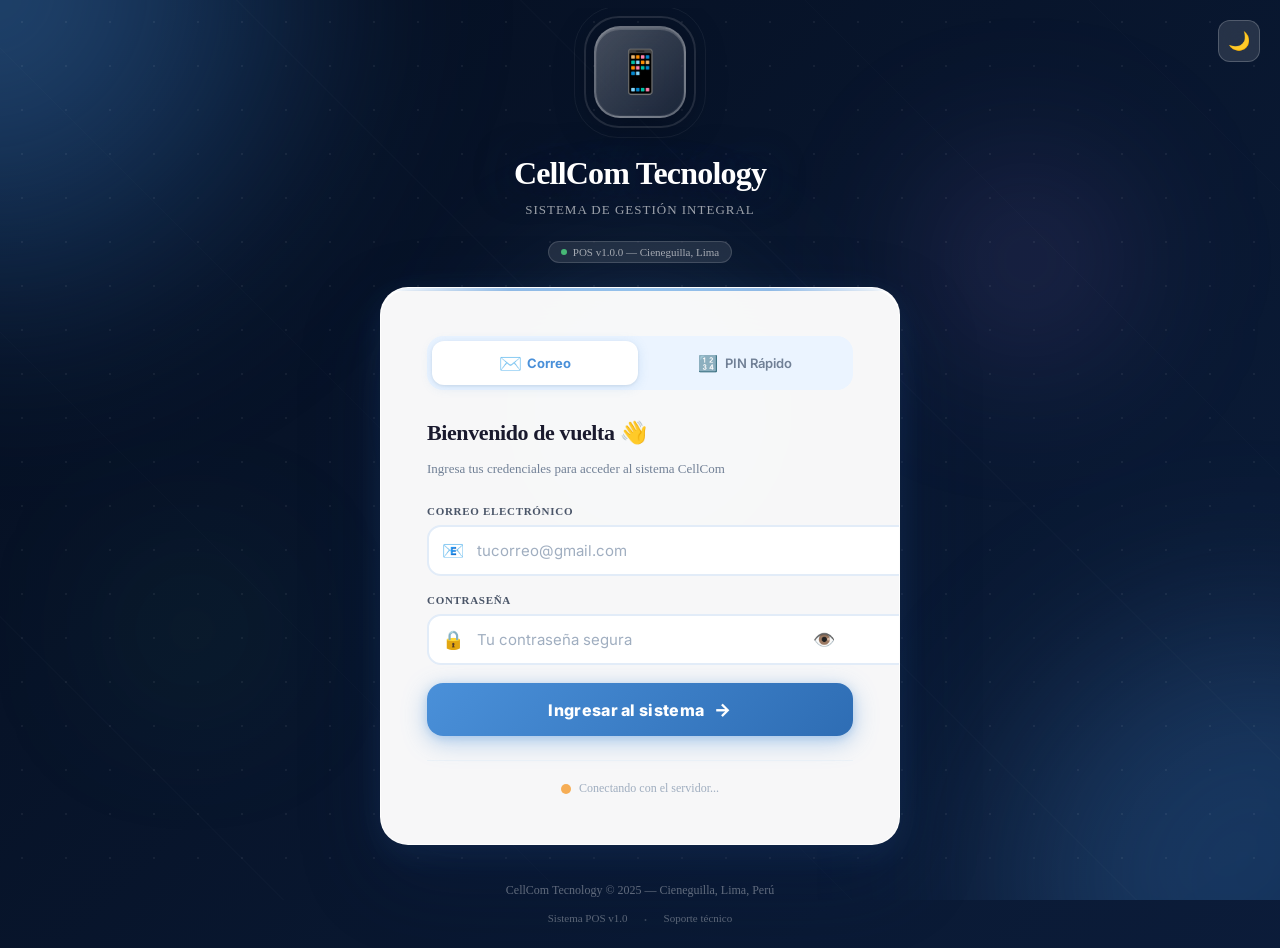
==== commit 1c3866d4: "Update login.html" ====
--- a/login.html
+++ b/login.html
@@ -3,692 +3,1115 @@
 <head>
   <meta charset="UTF-8">
   <meta name="viewport" content="width=device-width, initial-scale=1.0, maximum-scale=1.0, user-scalable=no">
-  <meta name="description" content="CellCom Tecnology — Sistema POS">
+  <meta name="description" content="CellCom Tecnology — Sistema POS Integral">
   <meta name="theme-color" content="#4A90D9">
+  <meta name="apple-mobile-web-app-capable" content="yes">
+  <meta name="apple-mobile-web-app-status-bar-style" content="black-translucent">
+  <meta name="apple-mobile-web-app-title" content="CellCom POS">
   <title>CellCom Tecnology — Iniciar Sesión</title>
 
   <!-- Fuentes -->
   <link rel="preconnect" href="https://fonts.googleapis.com">
+  <link rel="preconnect" href="https://fonts.gstatic.com" crossorigin>
   <link href="https://fonts.googleapis.com/css2?family=Inter:wght@300;400;500;600;700;800;900&display=swap" rel="stylesheet">
 
-  <!-- Estilos globales -->
-  <link rel="stylesheet" href="css/styles.css">
+  <!-- Estilos globales con ruta absoluta -->
+  <link rel="stylesheet" href="/cellcomtecnology/css/styles.css">
 
   <style>
-    /* ══════════════════════════════════════════════
+    /* ══════════════════════════════════════════════════════
        ESTILOS ESPECÍFICOS DEL LOGIN
-    ══════════════════════════════════════════════ */
+    ══════════════════════════════════════════════════════ */
 
     html, body {
-      height:    100%;
-      overflow:  hidden;
+      height:           100%;
+      overflow:         hidden;
     }
 
     body {
-      background: linear-gradient(135deg,
-        #0F2044 0%,
-        #1A3A6B 25%,
-        #1E4D8C 50%,
-        #2E6DB4 75%,
+      background:       linear-gradient(135deg,
+        #050E1F 0%,
+        #0A1A35 20%,
+        #0F2044 40%,
+        #1A3A6B 60%,
+        #2E6DB4 80%,
         #4A90D9 100%
       );
-      display:         flex;
-      align-items:     center;
-      justify-content: center;
-      padding:         20px;
-      position:        relative;
-      min-height:      100vh;
-    }
-
-    /* ── Fondo animado ──────────────────────────── */
-    .bg-layer {
-      position:        fixed;
-      inset:           0;
-      pointer-events:  none;
-      z-index:         0;
-      overflow:        hidden;
+      background-size:  400% 400%;
+      animation:        gradientShift 12s ease infinite;
+      display:          flex;
+      align-items:      center;
+      justify-content:  center;
+      padding:          20px;
+      position:         relative;
+      min-height:       100vh;
+    }
+
+    /* ── Fondo animado premium ──────────────────────────── */
+    .bg-canvas {
+      position:         fixed;
+      inset:            0;
+      pointer-events:   none;
+      z-index:          0;
+      overflow:         hidden;
     }
 
     .bg-orb {
-      position:        absolute;
-      border-radius:   50%;
-      filter:          blur(70px);
-      animation:       orbFloat 8s ease-in-out infinite;
+      position:         absolute;
+      border-radius:    50%;
+      filter:           blur(80px);
+      animation:        orbFloat 10s ease-in-out infinite;
+      mix-blend-mode:   screen;
     }
 
     .bg-orb-1 {
-      width:  500px; height: 500px;
-      background: radial-gradient(circle, rgba(74,144,217,0.45), transparent);
-      top: -150px; left: -150px;
-      animation-delay: 0s;
+      width:            600px;
+      height:           600px;
+      background:       radial-gradient(circle at 30% 30%,
+        rgba(74,144,217,0.5) 0%,
+        rgba(46,109,180,0.3) 40%,
+        transparent 70%
+      );
+      top:              -200px;
+      left:             -200px;
+      animation-delay:  0s;
+      animation-duration: 8s;
     }
 
     .bg-orb-2 {
-      width:  350px; height: 350px;
-      background: radial-gradient(circle, rgba(46,109,180,0.4), transparent);
-      bottom: -100px; right: -100px;
-      animation-delay: 3s;
+      width:            500px;
+      height:           500px;
+      background:       radial-gradient(circle at 70% 70%,
+        rgba(26,79,138,0.5) 0%,
+        rgba(74,144,217,0.25) 40%,
+        transparent 70%
+      );
+      bottom:           -150px;
+      right:            -150px;
+      animation-delay:  3s;
+      animation-duration: 10s;
     }
 
     .bg-orb-3 {
-      width:  250px; height: 250px;
-      background: radial-gradient(circle, rgba(123,179,232,0.3), transparent);
-      top: 50%; left: 50%;
-      transform: translate(-50%,-50%);
-      animation-delay: 1.5s;
+      width:            300px;
+      height:           300px;
+      background:       radial-gradient(circle,
+        rgba(123,179,232,0.35),
+        transparent 70%
+      );
+      top:              45%;
+      left:             50%;
+      transform:        translate(-50%, -50%);
+      animation-delay:  1.5s;
+      animation-duration: 7s;
     }
 
     .bg-orb-4 {
-      width:  180px; height: 180px;
-      background: radial-gradient(circle, rgba(159,122,234,0.25), transparent);
-      top: 20%; right: 15%;
-      animation-delay: 4s;
-    }
-
+      width:            250px;
+      height:           250px;
+      background:       radial-gradient(circle,
+        rgba(159,122,234,0.3),
+        transparent 70%
+      );
+      top:              15%;
+      right:            10%;
+      animation-delay:  4.5s;
+      animation-duration: 9s;
+    }
+
+    .bg-orb-5 {
+      width:            180px;
+      height:           180px;
+      background:       radial-gradient(circle,
+        rgba(72,187,120,0.2),
+        transparent 70%
+      );
+      bottom:           20%;
+      left:             8%;
+      animation-delay:  2s;
+      animation-duration: 11s;
+    }
+
+    /* Grid de puntos decorativos */
     .bg-grid {
       position:         fixed;
       inset:            0;
-      background-image: radial-gradient(circle, rgba(255,255,255,0.07) 1px, transparent 1px);
+      background-image: radial-gradient(circle, rgba(255,255,255,0.06) 1px, transparent 1px);
       background-size:  44px 44px;
       pointer-events:   none;
       z-index:          0;
     }
 
-    /* ── Wrapper principal ────────────────────── */
+    /* Líneas de luz diagonales */
+    .bg-lines {
+      position:         fixed;
+      inset:            0;
+      background:       repeating-linear-gradient(
+        45deg,
+        transparent,
+        transparent 200px,
+        rgba(255,255,255,0.015) 200px,
+        rgba(255,255,255,0.015) 201px
+      );
+      pointer-events:   none;
+      z-index:          0;
+    }
+
+    /* ── Wrapper principal ────────────────────────────────── */
     .login-wrapper {
-      position:        relative;
-      z-index:         10;
-      width:           100%;
-      max-width:       460px;
-      display:         flex;
-      flex-direction:  column;
-      gap:             22px;
-    }
-
-    /* ── Header de marca ──────────────────────── */
+      position:         relative;
+      z-index:          10;
+      width:            100%;
+      max-width:        480px;
+      display:          flex;
+      flex-direction:   column;
+      gap:              24px;
+    }
+
+    /* ── Header de marca ──────────────────────────────────── */
     .brand-header {
-      text-align:      center;
-      animation:       fadeDown 0.7s cubic-bezier(0.4,0,0.2,1) both;
+      text-align:       center;
+      animation:        fadeDown 0.8s cubic-bezier(0.4,0,0.2,1) both;
     }
 
     .brand-logo-wrap {
-      position:        relative;
-      display:         inline-block;
-      margin-bottom:   16px;
+      position:         relative;
+      display:          inline-flex;
+      align-items:      center;
+      justify-content:  center;
+      margin-bottom:    18px;
     }
 
     .brand-logo {
-      width:           84px;
-      height:          84px;
-      background:      linear-gradient(135deg, rgba(255,255,255,0.22), rgba(255,255,255,0.08));
-      border:          2px solid rgba(255,255,255,0.28);
-      border-radius:   24px;
-      display:         flex;
-      align-items:     center;
-      justify-content: center;
-      margin:          0 auto;
-      font-size:       40px;
-      backdrop-filter: blur(12px);
-      box-shadow:      0 8px 32px rgba(0,0,0,0.2),
-                       inset 0 1px 0 rgba(255,255,255,0.3);
-      animation:       logoFloat 3s ease-in-out infinite;
-    }
-
-    .brand-logo-ring {
-      position:        absolute;
-      inset:           -8px;
-      border-radius:   32px;
-      border:          2px solid rgba(255,255,255,0.12);
-      animation:       pulse 3s ease-in-out infinite;
+      width:            88px;
+      height:           88px;
+      background:       linear-gradient(135deg,
+        rgba(255,255,255,0.25) 0%,
+        rgba(255,255,255,0.08) 100%
+      );
+      border:           2px solid rgba(255,255,255,0.3);
+      border-radius:    26px;
+      display:          flex;
+      align-items:      center;
+      justify-content:  center;
+      font-size:        42px;
+      backdrop-filter:  blur(16px);
+      -webkit-backdrop-filter: blur(16px);
+      box-shadow:
+        0 8px 40px rgba(0,0,0,0.25),
+        0 2px 0 rgba(255,255,255,0.15) inset,
+        0 0 0 1px rgba(255,255,255,0.05) inset;
+      animation:        logoFloat 3s ease-in-out infinite;
+      position:         relative;
+      z-index:          2;
+    }
+
+    .brand-logo-ring-1 {
+      position:         absolute;
+      inset:            -10px;
+      border-radius:    35px;
+      border:           2px solid rgba(255,255,255,0.12);
+      animation:        pulse 3s ease-in-out infinite;
+    }
+
+    .brand-logo-ring-2 {
+      position:         absolute;
+      inset:            -20px;
+      border-radius:    44px;
+      border:           1px solid rgba(255,255,255,0.06);
+      animation:        pulse 3s ease-in-out infinite 0.5s;
     }
 
     .brand-name {
-      font-size:       30px;
-      font-weight:     900;
-      color:           #fff;
-      letter-spacing:  -0.5px;
-      text-shadow:     0 2px 20px rgba(0,0,0,0.3);
-      margin-bottom:   4px;
+      font-size:        32px;
+      font-weight:      900;
+      color:            #ffffff;
+      letter-spacing:   -0.8px;
+      text-shadow:
+        0 2px 20px rgba(0,0,0,0.4),
+        0 0 40px rgba(74,144,217,0.5);
+      margin-bottom:    6px;
+      line-height:      1;
     }
 
     .brand-sub {
-      font-size:       13px;
-      color:           rgba(255,255,255,0.65);
-      font-weight:     400;
-      letter-spacing:  0.5px;
-    }
-
-    /* ── Card de login ────────────────────────── */
+      font-size:        13px;
+      color:            rgba(255,255,255,0.6);
+      font-weight:      400;
+      letter-spacing:   1px;
+      text-transform:   uppercase;
+    }
+
+    .brand-version {
+      display:          inline-flex;
+      align-items:      center;
+      gap:              6px;
+      margin-top:       10px;
+      padding:          4px 12px;
+      background:       rgba(255,255,255,0.1);
+      border:           1px solid rgba(255,255,255,0.15);
+      border-radius:    50px;
+      font-size:        11px;
+      color:            rgba(255,255,255,0.6);
+      font-weight:      500;
+      backdrop-filter:  blur(10px);
+    }
+
+    .brand-version-dot {
+      width:            6px;
+      height:           6px;
+      background:       #48BB78;
+      border-radius:    50%;
+      animation:        pulseDot 2s ease-in-out infinite;
+    }
+
+    /* ── Card principal ────────────────────────────────────── */
     .login-card {
-      background:      rgba(255,255,255,0.96);
-      backdrop-filter: blur(24px);
-      -webkit-backdrop-filter: blur(24px);
-      border-radius:   24px;
-      padding:         38px 36px;
-      box-shadow:      0 24px 64px rgba(74,144,217,0.25),
-                       0 2px 0 rgba(255,255,255,0.8) inset;
-      border:          1px solid rgba(255,255,255,0.85);
-      animation:       fadeUp 0.7s cubic-bezier(0.4,0,0.2,1) 0.1s both;
+      background:       rgba(255,255,255,0.97);
+      backdrop-filter:  blur(30px);
+      -webkit-backdrop-filter: blur(30px);
+      border-radius:    28px;
+      padding:          40px 38px;
+      box-shadow:
+        0 32px 80px rgba(10,30,70,0.3),
+        0 8px 32px rgba(74,144,217,0.15),
+        0 2px 0 rgba(255,255,255,0.9) inset;
+      border:           1px solid rgba(255,255,255,0.9);
+      animation:        fadeUp 0.8s cubic-bezier(0.4,0,0.2,1) 0.1s both;
+      position:         relative;
+      overflow:         hidden;
+    }
+
+    .login-card::before {
+      content:          '';
+      position:         absolute;
+      top:              0;
+      left:             0;
+      right:            0;
+      height:           3px;
+      background:       linear-gradient(90deg,
+        transparent,
+        rgba(74,144,217,0.6),
+        rgba(123,179,232,0.8),
+        rgba(74,144,217,0.6),
+        transparent
+      );
+      border-radius:    28px 28px 0 0;
     }
 
     [data-theme="dark"] .login-card {
-      background:      rgba(26,43,69,0.95);
-      border-color:    rgba(255,255,255,0.08);
-    }
-
-    /* ── Tabs ─────────────────────────────────── */
+      background:       rgba(20,35,60,0.97);
+      border-color:     rgba(255,255,255,0.08);
+      box-shadow:
+        0 32px 80px rgba(0,0,0,0.5),
+        0 8px 32px rgba(74,144,217,0.1);
+    }
+
+    /* ── Tabs ──────────────────────────────────────────────── */
     .login-tabs {
-      display:         flex;
-      background:      var(--azul-soft);
-      border-radius:   14px;
-      padding:         4px;
-      margin-bottom:   28px;
-      gap:             4px;
+      display:          flex;
+      background:       #EBF4FF;
+      border-radius:    16px;
+      padding:          5px;
+      margin-bottom:    30px;
+      gap:              4px;
+      position:         relative;
     }
 
     [data-theme="dark"] .login-tabs {
-      background:      rgba(74,144,217,0.12);
+      background:       rgba(74,144,217,0.1);
     }
 
     .login-tab {
-      flex:            1;
-      padding:         11px 14px;
-      border:          none;
-      border-radius:   11px;
-      font-family:     var(--font);
-      font-size:       13px;
-      font-weight:     600;
-      cursor:          pointer;
-      transition:      var(--trans);
-      color:           var(--texto-mid);
-      background:      transparent;
-      display:         flex;
-      align-items:     center;
-      justify-content: center;
-      gap:             6px;
+      flex:             1;
+      padding:          12px 14px;
+      border:           none;
+      border-radius:    12px;
+      font-family:      'Inter', sans-serif;
+      font-size:        13px;
+      font-weight:      600;
+      cursor:           pointer;
+      transition:       all 0.25s cubic-bezier(0.4,0,0.2,1);
+      color:            #718096;
+      background:       transparent;
+      display:          flex;
+      align-items:      center;
+      justify-content:  center;
+      gap:              7px;
+      position:         relative;
+      z-index:          1;
     }
 
     .login-tab:hover:not(.active) {
-      color:           var(--azul);
-      background:      rgba(255,255,255,0.6);
+      color:            #4A90D9;
+      background:       rgba(74,144,217,0.08);
     }
 
     .login-tab.active {
-      background:      #fff;
-      color:           var(--azul);
-      box-shadow:      0 2px 10px rgba(74,144,217,0.2);
+      background:       #ffffff;
+      color:            #4A90D9;
+      box-shadow:
+        0 2px 12px rgba(74,144,217,0.18),
+        0 1px 3px rgba(0,0,0,0.08);
+      font-weight:      700;
     }
 
     [data-theme="dark"] .login-tab.active {
-      background:      rgba(74,144,217,0.2);
-      color:           var(--azul-light);
-    }
-
-    /* ── Panels ───────────────────────────────── */
+      background:       rgba(74,144,217,0.2);
+      color:            #7BB3E8;
+    }
+
+    .tab-icon {
+      font-size:        16px;
+      transition:       transform 0.2s;
+    }
+
+    .login-tab.active .tab-icon {
+      transform:        scale(1.15);
+    }
+
+    /* ── Panel ─────────────────────────────────────────────── */
     .login-panel {
-      display:         none;
-      animation:       fadeIn 0.3s ease both;
-    }
-
-    .login-panel.active { display: block; }
+      display:          none;
+    }
+
+    .login-panel.active {
+      display:          block;
+      animation:        fadeIn 0.3s ease both;
+    }
 
     .panel-title {
-      font-size:       20px;
-      font-weight:     800;
-      color:           var(--texto-dark);
-      margin-bottom:   4px;
-      letter-spacing:  -0.3px;
-    }
+      font-size:        22px;
+      font-weight:      800;
+      color:            #1A1A2E;
+      margin-bottom:    4px;
+      letter-spacing:   -0.4px;
+    }
+
+    [data-theme="dark"] .panel-title { color: #F0F6FF; }
 
     .panel-sub {
-      font-size:       13px;
-      color:           var(--texto-light);
-      margin-bottom:   24px;
-      line-height:     1.5;
-    }
-
-    /* ── Input group ──────────────────────────── */
+      font-size:        13px;
+      color:            #718096;
+      margin-bottom:    26px;
+      line-height:      1.55;
+    }
+
+    /* ── Alerta ────────────────────────────────────────────── */
+    .login-alert {
+      padding:          13px 16px;
+      border-radius:    14px;
+      font-size:        13px;
+      font-weight:      500;
+      display:          flex;
+      align-items:      center;
+      gap:              10px;
+      margin-bottom:    18px;
+      animation:        slideDown 0.3s cubic-bezier(0.4,0,0.2,1);
+      line-height:      1.4;
+      border-width:     1px;
+      border-style:     solid;
+    }
+
+    .alert-error   {
+      background:       #FFF5F5;
+      border-color:     rgba(252,129,129,0.4);
+      color:            #C53030;
+    }
+
+    .alert-success {
+      background:       #F0FFF4;
+      border-color:     rgba(72,187,120,0.4);
+      color:            #276749;
+    }
+
+    .alert-info    {
+      background:       #EBF4FF;
+      border-color:     rgba(74,144,217,0.3);
+      color:            #2E6DB4;
+    }
+
+    .alert-warning {
+      background:       #FFFAF0;
+      border-color:     rgba(246,173,85,0.4);
+      color:            #C05621;
+    }
+
+    .alert-icon {
+      font-size:        18px;
+      flex-shrink:      0;
+      line-height:      1;
+    }
+
+    /* ── Input groups ──────────────────────────────────────── */
     .input-group {
-      margin-bottom:   16px;
+      margin-bottom:    18px;
     }
 
     .input-label {
-      display:         block;
-      font-size:       11px;
-      font-weight:     700;
-      color:           var(--texto-mid);
-      margin-bottom:   7px;
-      text-transform:  uppercase;
-      letter-spacing:  0.6px;
-    }
+      display:          flex;
+      align-items:      center;
+      gap:              6px;
+      font-size:        11px;
+      font-weight:      700;
+      color:            #4A5568;
+      margin-bottom:    8px;
+      text-transform:   uppercase;
+      letter-spacing:   0.7px;
+    }
+
+    [data-theme="dark"] .input-label { color: #A0B4CC; }
 
     .input-wrap {
-      position:        relative;
-    }
-
-    .input-emoji {
-      position:        absolute;
-      left:            14px;
-      top:             50%;
-      transform:       translateY(-50%);
-      font-size:       18px;
-      pointer-events:  none;
-      z-index:         1;
-      line-height:     1;
+      position:         relative;
+    }
+
+    .input-icon {
+      position:         absolute;
+      left:             15px;
+      top:              50%;
+      transform:        translateY(-50%);
+      font-size:        18px;
+      pointer-events:   none;
+      z-index:          2;
+      line-height:      1;
+      transition:       opacity 0.2s;
     }
 
     .login-input {
-      width:           100%;
-      padding:         14px 46px;
-      border:          2px solid var(--borde);
-      border-radius:   13px;
-      font-family:     var(--font);
-      font-size:       15px;
-      color:           var(--texto-dark);
-      background:      var(--fondo-card);
-      outline:         none;
-      transition:      var(--trans-fast);
+      width:            100%;
+      padding:          14px 48px;
+      border:           2px solid #E2ECF8;
+      border-radius:    14px;
+      font-family:      'Inter', sans-serif;
+      font-size:        15px;
+      font-weight:      500;
+      color:            #1A1A2E;
+      background:       #FFFFFF;
+      outline:          none;
+      transition:       all 0.2s cubic-bezier(0.4,0,0.2,1);
       -webkit-appearance: none;
+      position:         relative;
+      z-index:          1;
+    }
+
+    [data-theme="dark"] .login-input {
+      background:       rgba(255,255,255,0.06);
+      border-color:     rgba(255,255,255,0.1);
+      color:            #F0F6FF;
     }
 
     .login-input:focus {
-      border-color:    var(--azul);
-      box-shadow:      0 0 0 4px rgba(74,144,217,0.1);
-    }
-
-    .login-input::placeholder { color: var(--texto-placeholder); }
+      border-color:     #4A90D9;
+      box-shadow:
+        0 0 0 4px rgba(74,144,217,0.12),
+        0 2px 8px rgba(74,144,217,0.1);
+      background:       #FFFFFF;
+    }
+
+    [data-theme="dark"] .login-input:focus {
+      background:       rgba(74,144,217,0.1);
+    }
+
+    .login-input::placeholder {
+      color:            #A0AEC0;
+      font-weight:      400;
+    }
 
     .login-input.error {
-      border-color:    var(--rojo);
-      box-shadow:      0 0 0 4px rgba(252,129,129,0.1);
+      border-color:     #FC8181;
+      box-shadow:       0 0 0 4px rgba(252,129,129,0.12);
     }
 
     .login-input.success {
-      border-color:    var(--verde);
-      box-shadow:      0 0 0 4px rgba(72,187,120,0.1);
-    }
-
-    .toggle-pass-btn {
-      position:        absolute;
-      right:           14px;
-      top:             50%;
-      transform:       translateY(-50%);
-      background:      none;
-      border:          none;
-      cursor:          pointer;
-      font-size:       18px;
-      padding:         4px;
-      color:           var(--texto-light);
-      transition:      var(--trans-fast);
-      z-index:         1;
-      line-height:     1;
-    }
-
-    .toggle-pass-btn:hover { color: var(--azul); }
-
-    /* ── Botón de login ───────────────────────── */
+      border-color:     #48BB78;
+      box-shadow:       0 0 0 4px rgba(72,187,120,0.12);
+    }
+
+    /* Input del lado derecho */
+    .input-action-btn {
+      position:         absolute;
+      right:            12px;
+      top:              50%;
+      transform:        translateY(-50%);
+      background:       none;
+      border:           none;
+      cursor:           pointer;
+      font-size:        18px;
+      padding:          6px;
+      color:            #A0AEC0;
+      transition:       all 0.2s;
+      z-index:          2;
+      border-radius:    8px;
+      display:          flex;
+      align-items:      center;
+      justify-content:  center;
+      line-height:      1;
+    }
+
+    .input-action-btn:hover {
+      color:            #4A90D9;
+      background:       rgba(74,144,217,0.08);
+    }
+
+    /* Indicador de fortaleza de contraseña */
+    .pass-strength {
+      display:          flex;
+      gap:              4px;
+      margin-top:       6px;
+    }
+
+    .strength-bar {
+      height:           3px;
+      flex:             1;
+      border-radius:    3px;
+      background:       #E2ECF8;
+      transition:       background 0.3s;
+    }
+
+    .strength-bar.weak   { background: #FC8181; }
+    .strength-bar.medium { background: #F6AD55; }
+    .strength-bar.strong { background: #48BB78; }
+
+    /* ── Botón de login ────────────────────────────────────── */
     .btn-login {
-      width:           100%;
-      padding:         16px;
-      background:      linear-gradient(135deg, var(--azul), var(--azul-dark));
-      color:           #fff;
-      border:          none;
-      border-radius:   14px;
-      font-family:     var(--font);
-      font-size:       16px;
-      font-weight:     800;
-      cursor:          pointer;
-      display:         flex;
-      align-items:     center;
-      justify-content: center;
-      gap:             10px;
-      margin-top:      8px;
-      box-shadow:      0 6px 20px rgba(74,144,217,0.4);
-      letter-spacing:  0.3px;
-      position:        relative;
-      overflow:        hidden;
-      transition:      var(--trans);
+      width:            100%;
+      padding:          16px 24px;
+      background:       linear-gradient(135deg, #4A90D9, #2E6DB4);
+      color:            #ffffff;
+      border:           none;
+      border-radius:    16px;
+      font-family:      'Inter', sans-serif;
+      font-size:        16px;
+      font-weight:      800;
+      cursor:           pointer;
+      display:          flex;
+      align-items:      center;
+      justify-content:  center;
+      gap:              10px;
+      margin-top:       10px;
+      box-shadow:
+        0 6px 24px rgba(74,144,217,0.4),
+        0 2px 8px rgba(74,144,217,0.25);
+      letter-spacing:   0.3px;
+      position:         relative;
+      overflow:         hidden;
+      transition:       all 0.3s cubic-bezier(0.4,0,0.2,1);
     }
 
     .btn-login::before {
-      content:         '';
-      position:        absolute;
-      top:             0;
-      left:            -100%;
-      width:           100%;
-      height:          100%;
-      background:      linear-gradient(90deg, transparent, rgba(255,255,255,0.2), transparent);
-      transition:      left 0.5s;
-    }
-
-    .btn-login:hover::before { left: 100%; }
+      content:          '';
+      position:         absolute;
+      top:              0;
+      left:             -100%;
+      width:            100%;
+      height:           100%;
+      background:       linear-gradient(90deg,
+        transparent,
+        rgba(255,255,255,0.25),
+        transparent
+      );
+      transition:       left 0.6s;
+    }
+
+    .btn-login:hover::before { left: 120%; }
 
     .btn-login:hover {
-      transform:       translateY(-2px);
-      box-shadow:      0 10px 30px rgba(74,144,217,0.5);
-    }
-
-    .btn-login:active { transform: scale(0.98); }
+      transform:        translateY(-3px);
+      box-shadow:
+        0 12px 32px rgba(74,144,217,0.5),
+        0 4px 12px rgba(74,144,217,0.3);
+    }
+
+    .btn-login:active {
+      transform:        scale(0.98) translateY(0);
+      box-shadow:       0 4px 12px rgba(74,144,217,0.3);
+    }
 
     .btn-login:disabled {
-      opacity:         0.6;
-      cursor:          not-allowed;
-      transform:       none;
-      box-shadow:      none;
-    }
-
-    /* ── Alerta ───────────────────────────────── */
-    .login-alert {
-      padding:         12px 16px;
-      border-radius:   12px;
-      font-size:       13px;
-      font-weight:     500;
-      display:         flex;
-      align-items:     center;
-      gap:             10px;
-      margin-bottom:   16px;
-      animation:       fadeIn 0.3s ease;
-    }
-
-    .alert-error   { background: var(--rojo-soft);    border: 1px solid var(--rojo-border);    color: var(--rojo-dark); }
-    .alert-success { background: var(--verde-soft);   border: 1px solid var(--verde-border);   color: var(--verde-dark); }
-    .alert-info    { background: var(--azul-soft);    border: 1px solid rgba(74,144,217,0.25); color: var(--azul-dark); }
-    .alert-warning { background: var(--naranja-soft); border: 1px solid var(--naranja-border); color: var(--naranja-dark); }
-
-    /* ── Teclado PIN ──────────────────────────── */
+      opacity:          0.65;
+      cursor:           not-allowed;
+      transform:        none;
+      box-shadow:       none;
+    }
+
+    .btn-login-icon {
+      font-size:        18px;
+      transition:       transform 0.3s;
+    }
+
+    .btn-login:hover .btn-login-icon {
+      transform:        translateX(4px);
+    }
+
+    /* ── Separador ─────────────────────────────────────────── */
+    .divider {
+      display:          flex;
+      align-items:      center;
+      gap:              12px;
+      margin:           20px 0;
+    }
+
+    .divider-line {
+      flex:             1;
+      height:           1px;
+      background:       linear-gradient(90deg, transparent, #E2ECF8, transparent);
+    }
+
+    .divider-text {
+      font-size:        12px;
+      color:            #A0AEC0;
+      font-weight:      500;
+      white-space:      nowrap;
+    }
+
+    /* ── Teclado PIN ───────────────────────────────────────── */
     .pin-display {
-      display:         flex;
-      gap:             14px;
-      justify-content: center;
-      margin-bottom:   28px;
+      display:          flex;
+      gap:              16px;
+      justify-content:  center;
+      margin-bottom:    30px;
     }
 
     .pin-dot {
-      width:           60px;
-      height:          60px;
-      border-radius:   16px;
-      border:          2px solid var(--borde);
-      display:         flex;
-      align-items:     center;
-      justify-content: center;
-      font-size:       26px;
-      font-weight:     800;
-      color:           var(--azul);
-      background:      var(--azul-soft);
-      transition:      var(--trans);
-      position:        relative;
-      overflow:        hidden;
+      width:            64px;
+      height:           64px;
+      border-radius:    18px;
+      border:           2px solid #E2ECF8;
+      display:          flex;
+      align-items:      center;
+      justify-content:  center;
+      background:       #EBF4FF;
+      transition:       all 0.25s cubic-bezier(0.34,1.56,0.64,1);
+      position:         relative;
+      overflow:         hidden;
+    }
+
+    .pin-dot::after {
+      content:          '';
+      position:         absolute;
+      inset:            0;
+      background:       linear-gradient(135deg, rgba(255,255,255,0.3), transparent);
+      border-radius:    16px;
+      opacity:          0;
+      transition:       opacity 0.2s;
     }
 
     .pin-dot.filled {
-      border-color:    var(--azul);
-      background:      linear-gradient(135deg, var(--azul), var(--azul-dark));
-      color:           #fff;
-      box-shadow:      0 6px 16px rgba(74,144,217,0.35);
-      transform:       scale(1.06);
-    }
-
-    .pin-dot.filled::after {
-      content:         '●';
-      font-size:       22px;
+      border-color:     #4A90D9;
+      background:       linear-gradient(135deg, #4A90D9, #2E6DB4);
+      box-shadow:
+        0 8px 20px rgba(74,144,217,0.35),
+        0 2px 6px rgba(74,144,217,0.2);
+      transform:        scale(1.08);
+    }
+
+    .pin-dot.filled::after { opacity: 1; }
+
+    .pin-dot-inner {
+      width:            22px;
+      height:           22px;
+      border-radius:    50%;
+      background:       #ffffff;
+      opacity:          0;
+      transform:        scale(0);
+      transition:       all 0.25s cubic-bezier(0.34,1.56,0.64,1);
+    }
+
+    .pin-dot.filled .pin-dot-inner {
+      opacity:          1;
+      transform:        scale(1);
     }
 
     .pin-dot.error {
-      border-color:    var(--rojo);
-      background:      var(--rojo-soft);
-      animation:       shake 0.4s ease;
+      border-color:     #FC8181;
+      background:       #FFF5F5;
+      animation:        shake 0.45s ease;
     }
 
     .pin-dot.success {
-      border-color:    var(--verde);
-      background:      linear-gradient(135deg, var(--verde), var(--verde-dark));
-    }
-
+      border-color:     #48BB78;
+      background:       linear-gradient(135deg, #48BB78, #276749);
+      box-shadow:       0 8px 20px rgba(72,187,120,0.35);
+    }
+
+    /* Teclado numérico */
     .pin-keypad {
-      display:         grid;
+      display:          grid;
       grid-template-columns: repeat(3, 1fr);
-      gap:             12px;
-      max-width:       300px;
-      margin:          0 auto;
+      gap:              12px;
+      max-width:        320px;
+      margin:           0 auto;
     }
 
     .pin-key {
-      height:          68px;
-      border:          2px solid var(--borde);
-      border-radius:   16px;
-      font-family:     var(--font);
-      font-size:       24px;
-      font-weight:     700;
-      color:           var(--texto-dark);
-      background:      var(--fondo-card);
-      cursor:          pointer;
-      display:         flex;
-      align-items:     center;
-      justify-content: center;
-      transition:      var(--trans-spring);
+      height:           72px;
+      border:           2px solid #E2ECF8;
+      border-radius:    18px;
+      font-family:      'Inter', sans-serif;
+      font-size:        26px;
+      font-weight:      700;
+      color:            #1A1A2E;
+      background:       #FFFFFF;
+      cursor:           pointer;
+      display:          flex;
+      align-items:      center;
+      justify-content:  center;
+      transition:       all 0.2s cubic-bezier(0.34,1.56,0.64,1);
       -webkit-tap-highlight-color: transparent;
-      user-select:     none;
-      position:        relative;
-      overflow:        hidden;
+      user-select:      none;
+      position:         relative;
+      overflow:         hidden;
+      box-shadow:       0 2px 8px rgba(74,144,217,0.06);
     }
 
     .pin-key::after {
-      content:         '';
-      position:        absolute;
-      inset:           0;
-      background:      var(--azul);
-      opacity:         0;
-      transition:      opacity 0.15s;
-      border-radius:   14px;
-    }
-
-    .pin-key:active::after { opacity: 0.08; }
+      content:          '';
+      position:         absolute;
+      inset:            0;
+      background:       radial-gradient(circle at center,
+        rgba(74,144,217,0.15),
+        transparent 70%
+      );
+      opacity:          0;
+      transition:       opacity 0.15s;
+    }
+
+    .pin-key:active::after { opacity: 1; }
+
+    [data-theme="dark"] .pin-key {
+      background:       rgba(255,255,255,0.06);
+      border-color:     rgba(255,255,255,0.1);
+      color:            #F0F6FF;
+    }
 
     .pin-key:hover {
-      border-color:    var(--borde-hover);
-      background:      var(--azul-soft);
-      color:           var(--azul);
-      transform:       scale(0.97);
-      box-shadow:      var(--sombra-sm);
+      border-color:     #7BB3E8;
+      background:       #EBF4FF;
+      color:            #4A90D9;
+      transform:        scale(0.97);
+      box-shadow:       0 4px 16px rgba(74,144,217,0.15);
     }
 
     .pin-key:active { transform: scale(0.93); }
 
     .pin-key.key-del {
-      font-size:       22px;
-      color:           var(--texto-light);
+      font-size:        22px;
+      color:            #A0AEC0;
     }
 
     .pin-key.key-del:hover {
-      border-color:    var(--rojo);
-      background:      var(--rojo-soft);
-      color:           var(--rojo-dark);
+      border-color:     #FC8181;
+      background:       #FFF5F5;
+      color:            #C53030;
     }
 
     .pin-key.key-empty {
-      opacity:         0;
-      pointer-events:  none;
-    }
-
-    /* ── Status de conexión ───────────────────── */
-    .card-footer-status {
-      margin-top:      24px;
-      padding-top:     18px;
-      border-top:      1px solid var(--borde);
-      display:         flex;
-      align-items:     center;
-      justify-content: center;
-      gap:             8px;
-    }
-
-    .status-dot {
-      width:           8px;
-      height:          8px;
-      border-radius:   50%;
-      background:      var(--naranja);
-      animation:       pulseDot 2s ease-in-out infinite;
-      flex-shrink:     0;
+      opacity:          0;
+      pointer-events:   none;
+    }
+
+    .pin-key-sub {
+      font-size:        9px;
+      color:            #A0AEC0;
+      letter-spacing:   1px;
+      margin-top:       2px;
+      font-weight:      400;
+    }
+
+    /* ── Status de conexión ────────────────────────────────── */
+    .status-bar {
+      margin-top:       24px;
+      padding-top:      20px;
+      border-top:       1px solid #EDF2F7;
+      display:          flex;
+      align-items:      center;
+      justify-content:  center;
+      gap:              8px;
+    }
+
+    [data-theme="dark"] .status-bar {
+      border-color:     rgba(255,255,255,0.06);
+    }
+
+    .status-indicator {
+      position:         relative;
+      width:            10px;
+      height:           10px;
+    }
+
+    .status-dot-inner {
+      width:            10px;
+      height:           10px;
+      border-radius:    50%;
+      background:       #F6AD55;
+      position:         absolute;
+      inset:            0;
+      animation:        pulseDot 2s ease-in-out infinite;
+      transition:       background 0.4s;
+    }
+
+    .status-dot-ring {
+      width:            10px;
+      height:           10px;
+      border-radius:    50%;
+      position:         absolute;
+      inset:            0;
+      animation:        ripple 2s ease-in-out infinite;
+      opacity:          0;
+    }
+
+    @keyframes ripple {
+      0%   { transform: scale(1); opacity: 0.6; }
+      100% { transform: scale(2.5); opacity: 0; }
     }
 
     .status-text {
-      font-size:       12px;
-      color:           var(--texto-light);
-      font-weight:     500;
-    }
-
-    /* ── Footer externo ───────────────────────── */
+      font-size:        12px;
+      color:            #A0AEC0;
+      font-weight:      500;
+      transition:       color 0.3s;
+    }
+
+    /* ── Footer externo ────────────────────────────────────── */
     .login-footer {
-      text-align:      center;
-      animation:       fadeUp 0.7s cubic-bezier(0.4,0,0.2,1) 0.2s both;
-    }
-
-    .login-footer p {
-      font-size:       12px;
-      color:           rgba(255,255,255,0.45);
-    }
-
-    /* ── Pantalla de bienvenida ───────────────── */
+      text-align:       center;
+      animation:        fadeUp 0.8s cubic-bezier(0.4,0,0.2,1) 0.25s both;
+    }
+
+    .footer-text {
+      font-size:        12px;
+      color:            rgba(255,255,255,0.4);
+      line-height:      1.6;
+    }
+
+    .footer-links {
+      display:          flex;
+      justify-content:  center;
+      gap:              16px;
+      margin-top:       8px;
+    }
+
+    .footer-link {
+      font-size:        11px;
+      color:            rgba(255,255,255,0.35);
+      text-decoration:  none;
+      transition:       color 0.2s;
+    }
+
+    .footer-link:hover { color: rgba(255,255,255,0.7); }
+
+    /* ── Toggle tema ───────────────────────────────────────── */
+    .theme-toggle {
+      position:         fixed;
+      top:              20px;
+      right:            20px;
+      width:            42px;
+      height:           42px;
+      background:       rgba(255,255,255,0.12);
+      border:           1px solid rgba(255,255,255,0.2);
+      border-radius:    12px;
+      color:            #fff;
+      font-size:        18px;
+      cursor:           pointer;
+      display:          flex;
+      align-items:      center;
+      justify-content:  center;
+      transition:       all 0.25s;
+      backdrop-filter:  blur(10px);
+      z-index:          100;
+    }
+
+    .theme-toggle:hover {
+      background:       rgba(255,255,255,0.22);
+      transform:        scale(1.08);
+    }
+
+    /* ── Pantalla de bienvenida ────────────────────────────── */
     .welcome-screen {
-      display:         none;
-      text-align:      center;
-      padding:         20px;
-      animation:       zoomIn 0.5s cubic-bezier(0.34,1.56,0.64,1) both;
-      position:        relative;
-      z-index:         10;
+      display:          none;
+      text-align:       center;
+      padding:          20px;
+      animation:        zoomIn 0.6s cubic-bezier(0.34,1.56,0.64,1) both;
+      position:         relative;
+      z-index:          10;
     }
 
     .welcome-icon-wrap {
-      width:           100px;
-      height:          100px;
-      background:      linear-gradient(135deg, rgba(255,255,255,0.2), rgba(255,255,255,0.08));
-      border:          2px solid rgba(255,255,255,0.25);
-      border-radius:   28px;
-      display:         flex;
-      align-items:     center;
-      justify-content: center;
-      margin:          0 auto 20px;
-      font-size:       48px;
-      backdrop-filter: blur(12px);
-      animation:       bounce 1s ease-in-out infinite;
+      width:            110px;
+      height:           110px;
+      background:       linear-gradient(135deg,
+        rgba(255,255,255,0.22),
+        rgba(255,255,255,0.08)
+      );
+      border:           2px solid rgba(255,255,255,0.28);
+      border-radius:    30px;
+      display:          flex;
+      align-items:      center;
+      justify-content:  center;
+      margin:           0 auto 22px;
+      font-size:        52px;
+      backdrop-filter:  blur(14px);
+      animation:        bounce 1.2s ease-in-out infinite;
+      box-shadow:
+        0 16px 48px rgba(0,0,0,0.2),
+        0 0 0 1px rgba(255,255,255,0.1) inset;
     }
 
     .welcome-title {
-      font-size:       26px;
-      font-weight:     900;
-      color:           #fff;
-      margin-bottom:   8px;
-      letter-spacing:  -0.5px;
+      font-size:        30px;
+      font-weight:      900;
+      color:            #ffffff;
+      margin-bottom:    8px;
+      letter-spacing:   -0.5px;
+      text-shadow:      0 2px 20px rgba(0,0,0,0.3);
     }
 
     .welcome-sub {
-      font-size:       15px;
-      color:           rgba(255,255,255,0.75);
-      margin-bottom:   24px;
-      line-height:     1.5;
+      font-size:        15px;
+      color:            rgba(255,255,255,0.75);
+      margin-bottom:    28px;
+      line-height:      1.5;
     }
 
     .welcome-badge {
-      display:         inline-flex;
-      align-items:     center;
-      gap:             8px;
-      background:      rgba(255,255,255,0.18);
-      border:          1px solid rgba(255,255,255,0.28);
-      border-radius:   50px;
-      padding:         10px 22px;
-      font-size:       14px;
-      color:           #fff;
-      font-weight:     700;
-      backdrop-filter: blur(10px);
-    }
-
-    /* ── Loader de bienvenida ─────────────────── */
-    .welcome-loader {
-      width:           200px;
-      height:          4px;
-      background:      rgba(255,255,255,0.2);
-      border-radius:   4px;
-      overflow:        hidden;
-      margin:          20px auto 0;
-    }
-
-    .welcome-loader-fill {
-      height:          100%;
-      background:      linear-gradient(90deg, rgba(255,255,255,0.6), #fff, rgba(255,255,255,0.6));
-      border-radius:   4px;
-      animation:       loaderFill 2s ease forwards;
-    }
-
-    /* ── Responsive ───────────────────────────── */
-    @media (max-width: 480px) {
-      body             { padding: 16px; }
-      .login-card      { padding: 28px 22px; }
-      .brand-name      { font-size: 26px; }
-      .brand-logo      { width: 72px; height: 72px; font-size: 34px; }
-      .pin-key         { height: 60px; font-size: 22px; }
-      .pin-dot         { width: 52px; height: 52px; }
-      .pin-keypad      { gap: 10px; }
-    }
-
-    @media (min-width: 768px) {
-      .login-wrapper   { max-width: 500px; }
-      .login-card      { padding: 44px 42px; }
-    }
+      display:          inline-flex;
+      align-items:      center;
+      gap:              10px;
+      background:       rgba(255,255,255,0.18);
+      border:           1px solid rgba(255,255,255,0.28);
+      border-radius:    50px;
+      padding:          12px 24px;
+      font-size:        15px;
+      color:            #ffffff;
+      font-weight:      700;
+      backdrop-filter:  blur(12px);
+      margin-bottom:    24px;
+    }
+
+    .welcome-progress {
+      width:            220px;
+      height:           4px;
+      background:       rgba(255,255,255,0.2);
+      border-radius:    4px;
+      overflow:         hidden;
+      margin:           0 auto;
+    }
+
+    .welcome-progress-fill {
+      height:           100%;
+      background:       linear-gradient(90deg,
+        rgba(255,255,255,0.5),
+        #ffffff,
+        rgba(255,255,255,0.5)
+      );
+      border-radius:    4px;
+      animation:        loaderFill 2.2s ease forwards;
+    }
+
+    /* ── Responsive ────────────────────────────────────────── */
+    @media (max-width: 520px) {
+      body              { padding: 14px; }
+      .login-card       { padding: 28px 22px; border-radius: 22px; }
+      .brand-name       { font-size: 26px; }
+      .brand-logo       { width: 76px; height: 76px; font-size: 36px; }
+      .pin-key          { height: 62px; font-size: 22px; }
+      .pin-dot          { width: 56px; height: 56px; }
+      .pin-keypad       { gap: 10px; max-width: 280px; }
+    }
+
+    @media (min-width: 640px) {
+      .login-wrapper    { max-width: 500px; }
+      .login-card       { padding: 48px 46px; }
+    }
+
+    @media (min-width: 1024px) {
+      .login-wrapper    { max-width: 520px; }
+    }
+
+    @media (prefers-color-scheme: dark) {
+      [data-theme="auto"] body {
+        /* Se aplica automáticamente */
+      }
+    }
+
   </style>
 </head>
 
 <body>
 
-  <!-- Fondo animado -->
-  <div class="bg-layer">
+  <!-- ══════════════════════════════════════════════
+       FONDO ANIMADO PREMIUM
+  ══════════════════════════════════════════════ -->
+  <div class="bg-canvas">
     <div class="bg-orb bg-orb-1"></div>
     <div class="bg-orb bg-orb-2"></div>
     <div class="bg-orb bg-orb-3"></div>
     <div class="bg-orb bg-orb-4"></div>
+    <div class="bg-orb bg-orb-5"></div>
   </div>
   <div class="bg-grid"></div>
-
-  <!-- ════════════════════════════════════════════
-       WRAPPER PRINCIPAL — LOGIN
-  ════════════════════════════════════════════ -->
+  <div class="bg-lines"></div>
+
+  <!-- Toggle tema -->
+  <button class="theme-toggle" id="themeToggle" onclick="toggleTema()" title="Cambiar tema">
+    🌙
+  </button>
+
+  <!-- ══════════════════════════════════════════════
+       LOGIN WRAPPER
+  ══════════════════════════════════════════════ -->
   <div class="login-wrapper" id="loginWrapper">
 
-    <!-- Marca -->
+    <!-- ── Marca ──────────────────────────────── -->
     <div class="brand-header">
       <div class="brand-logo-wrap">
         <div class="brand-logo">📱</div>
-        <div class="brand-logo-ring"></div>
+        <div class="brand-logo-ring-1"></div>
+        <div class="brand-logo-ring-2"></div>
       </div>
       <h1 class="brand-name">CellCom Tecnology</h1>
-      <p class="brand-sub">Sistema de Gestión Integral — POS v1.0</p>
+      <p class="brand-sub">Sistema de Gestión Integral</p>
+      <div class="brand-version">
+        <div class="brand-version-dot"></div>
+        POS v1.0.0 — Cieneguilla, Lima
+      </div>
     </div>
 
-    <!-- Card de login -->
+    <!-- ── Card ───────────────────────────────── -->
     <div class="login-card" id="loginCard">
 
       <!-- Alerta -->
-      <div class="login-alert" id="alertBox" style="display:none;"></div>
+      <div class="login-alert" id="alertBox" style="display:none;">
+        <span class="alert-icon" id="alertIcon">❌</span>
+        <span id="alertMsg">Mensaje</span>
+      </div>
 
       <!-- Tabs -->
       <div class="login-tabs">
         <button class="login-tab active" id="tabEmail" onclick="cambiarTab('email')">
-          ✉️ Correo
+          <span class="tab-icon">✉️</span>
+          Correo
         </button>
         <button class="login-tab" id="tabPIN" onclick="cambiarTab('pin')">
-          🔢 PIN Rápido
+          <span class="tab-icon">🔢</span>
+          PIN Rápido
         </button>
       </div>
 
-      <!-- ════════════════════════
+      <!-- ════════════════════════════
            PANEL EMAIL
-      ════════════════════════ -->
+      ════════════════════════════ -->
       <div class="login-panel active" id="panelEmail">
         <h2 class="panel-title">Bienvenido de vuelta 👋</h2>
-        <p class="panel-sub">Ingresa tus credenciales para acceder al sistema</p>
+        <p class="panel-sub">Ingresa tus credenciales para acceder al sistema CellCom</p>
 
         <div class="input-group">
-          <label class="input-label" for="inputEmail">Correo electrónico</label>
+          <label class="input-label" for="inputEmail">
+            Correo electrónico
+          </label>
           <div class="input-wrap">
-            <span class="input-emoji">📧</span>
+            <span class="input-icon">📧</span>
             <input
               type="email"
               class="login-input"
@@ -697,22 +1120,32 @@
               autocomplete="email"
               inputmode="email"
               spellcheck="false"
+              autocorrect="off"
+              autocapitalize="off"
             >
           </div>
         </div>
 
         <div class="input-group">
-          <label class="input-label" for="inputPass">Contraseña</label>
+          <label class="input-label" for="inputPass">
+            Contraseña
+          </label>
           <div class="input-wrap">
-            <span class="input-emoji">🔒</span>
+            <span class="input-icon">🔒</span>
             <input
               type="password"
               class="login-input"
               id="inputPass"
-              placeholder="Tu contraseña"
+              placeholder="Tu contraseña segura"
               autocomplete="current-password"
             >
-            <button class="toggle-pass-btn" onclick="togglePass()" id="btnTogglePass" type="button">
+            <button
+              class="input-action-btn"
+              onclick="togglePass()"
+              id="btnTogglePass"
+              type="button"
+              title="Ver/ocultar contraseña"
+            >
               👁️
             </button>
           </div>
@@ -720,44 +1153,68 @@
 
         <button class="btn-login" id="btnLogin" onclick="hacerLogin()">
           <span id="btnLoginText">Ingresar al sistema</span>
+          <span class="btn-login-icon">→</span>
         </button>
       </div>
 
-      <!-- ════════════════════════
+      <!-- ════════════════════════════
            PANEL PIN
-      ════════════════════════ -->
+      ════════════════════════════ -->
       <div class="login-panel" id="panelPIN">
         <h2 class="panel-title">Acceso Rápido 🔢</h2>
-        <p class="panel-sub">Ingresa tu PIN de 4 dígitos para acceder rápidamente</p>
+        <p class="panel-sub">Ingresa tu PIN de 4 dígitos para acceder instantáneamente</p>
 
         <!-- Display de puntos -->
         <div class="pin-display">
-          <div class="pin-dot" id="pinDot0"></div>
-          <div class="pin-dot" id="pinDot1"></div>
-          <div class="pin-dot" id="pinDot2"></div>
-          <div class="pin-dot" id="pinDot3"></div>
+          <div class="pin-dot" id="pinDot0"><div class="pin-dot-inner"></div></div>
+          <div class="pin-dot" id="pinDot1"><div class="pin-dot-inner"></div></div>
+          <div class="pin-dot" id="pinDot2"><div class="pin-dot-inner"></div></div>
+          <div class="pin-dot" id="pinDot3"><div class="pin-dot-inner"></div></div>
         </div>
 
         <!-- Teclado numérico -->
         <div class="pin-keypad">
-          <button class="pin-key" onclick="presionarPIN('1')">1</button>
-          <button class="pin-key" onclick="presionarPIN('2')">2</button>
-          <button class="pin-key" onclick="presionarPIN('3')">3</button>
-          <button class="pin-key" onclick="presionarPIN('4')">4</button>
-          <button class="pin-key" onclick="presionarPIN('5')">5</button>
-          <button class="pin-key" onclick="presionarPIN('6')">6</button>
-          <button class="pin-key" onclick="presionarPIN('7')">7</button>
-          <button class="pin-key" onclick="presionarPIN('8')">8</button>
-          <button class="pin-key" onclick="presionarPIN('9')">9</button>
-          <button class="pin-key key-empty"></button>
-          <button class="pin-key" onclick="presionarPIN('0')">0</button>
-          <button class="pin-key key-del" onclick="borrarPIN()">⌫</button>
+          <button class="pin-key" onclick="presionarPIN('1')">
+            1<div class="pin-key-sub"></div>
+          </button>
+          <button class="pin-key" onclick="presionarPIN('2')">
+            2<div class="pin-key-sub">ABC</div>
+          </button>
+          <button class="pin-key" onclick="presionarPIN('3')">
+            3<div class="pin-key-sub">DEF</div>
+          </button>
+          <button class="pin-key" onclick="presionarPIN('4')">
+            4<div class="pin-key-sub">GHI</div>
+          </button>
+          <button class="pin-key" onclick="presionarPIN('5')">
+            5<div class="pin-key-sub">JKL</div>
+          </button>
+          <button class="pin-key" onclick="presionarPIN('6')">
+            6<div class="pin-key-sub">MNO</div>
+          </button>
+          <button class="pin-key" onclick="presionarPIN('7')">
+            7<div class="pin-key-sub">PQRS</div>
+          </button>
+          <button class="pin-key" onclick="presionarPIN('8')">
+            8<div class="pin-key-sub">TUV</div>
+          </button>
+          <button class="pin-key" onclick="presionarPIN('9')">
+            9<div class="pin-key-sub">WXYZ</div>
+          </button>
+          <button class="pin-key key-empty" disabled></button>
+          <button class="pin-key" onclick="presionarPIN('0')">
+            0<div class="pin-key-sub">+</div>
+          </button>
+          <button class="pin-key key-del" onclick="borrarPIN()" title="Borrar">⌫</button>
         </div>
       </div>
 
       <!-- Status de conexión -->
-      <div class="card-footer-status">
-        <div class="status-dot" id="statusDot"></div>
+      <div class="status-bar">
+        <div class="status-indicator">
+          <div class="status-dot-inner" id="statusDot"></div>
+          <div class="status-dot-ring" id="statusRing" style="background:#F6AD55;"></div>
+        </div>
         <span class="status-text" id="statusText">Conectando con el servidor...</span>
       </div>
 
@@ -765,14 +1222,21 @@
 
     <!-- Footer -->
     <div class="login-footer">
-      <p>CellCom Tecnology © 2025 — Cieneguilla, Lima, Perú</p>
+      <p class="footer-text">
+        CellCom Tecnology © 2025 — Cieneguilla, Lima, Perú
+      </p>
+      <div class="footer-links">
+        <span class="footer-link">Sistema POS v1.0</span>
+        <span style="color:rgba(255,255,255,0.2);">·</span>
+        <span class="footer-link">Soporte técnico</span>
+      </div>
     </div>
 
   </div><!-- fin login-wrapper -->
 
-  <!-- ════════════════════════════════════════════
-       PANTALLA DE BIENVENIDA (post-login)
-  ════════════════════════════════════════════ -->
+  <!-- ══════════════════════════════════════════════
+       PANTALLA DE BIENVENIDA
+  ══════════════════════════════════════════════ -->
   <div class="welcome-screen" id="welcomeScreen">
     <div class="welcome-icon-wrap" id="welcomeIcon">✅</div>
     <h2 class="welcome-title" id="welcomeTitle">¡Bienvenido!</h2>
@@ -781,16 +1245,20 @@
       <span>⚙️</span>
       <span id="welcomeRol">Cargando...</span>
     </div>
-    <div class="welcome-loader">
-      <div class="welcome-loader-fill"></div>
+    <div class="welcome-progress">
+      <div class="welcome-progress-fill"></div>
     </div>
   </div>
 
-  <!-- Scripts -->
-  <script src="js/config.js"></script>
-  <script src="js/api.js"></script>
-  <script src="js/auth.js"></script>
-  <script src="js/login.js"></script>
+  <!-- ══════════════════════════════════════════════
+       SCRIPTS — RUTAS ABSOLUTAS PARA GITHUB PAGES
+  ══════════════════════════════════════════════ -->
+  <script src="/cellcomtecnology/js/config.js"></script>
+  <script src="/cellcomtecnology/js/api.js"></script>
+  <script src="/cellcomtecnology/js/auth.js"></script>
+  <script src="/cellcomtecnology/js/login.js"></script>
 
 </body>
 </html>
+
+
